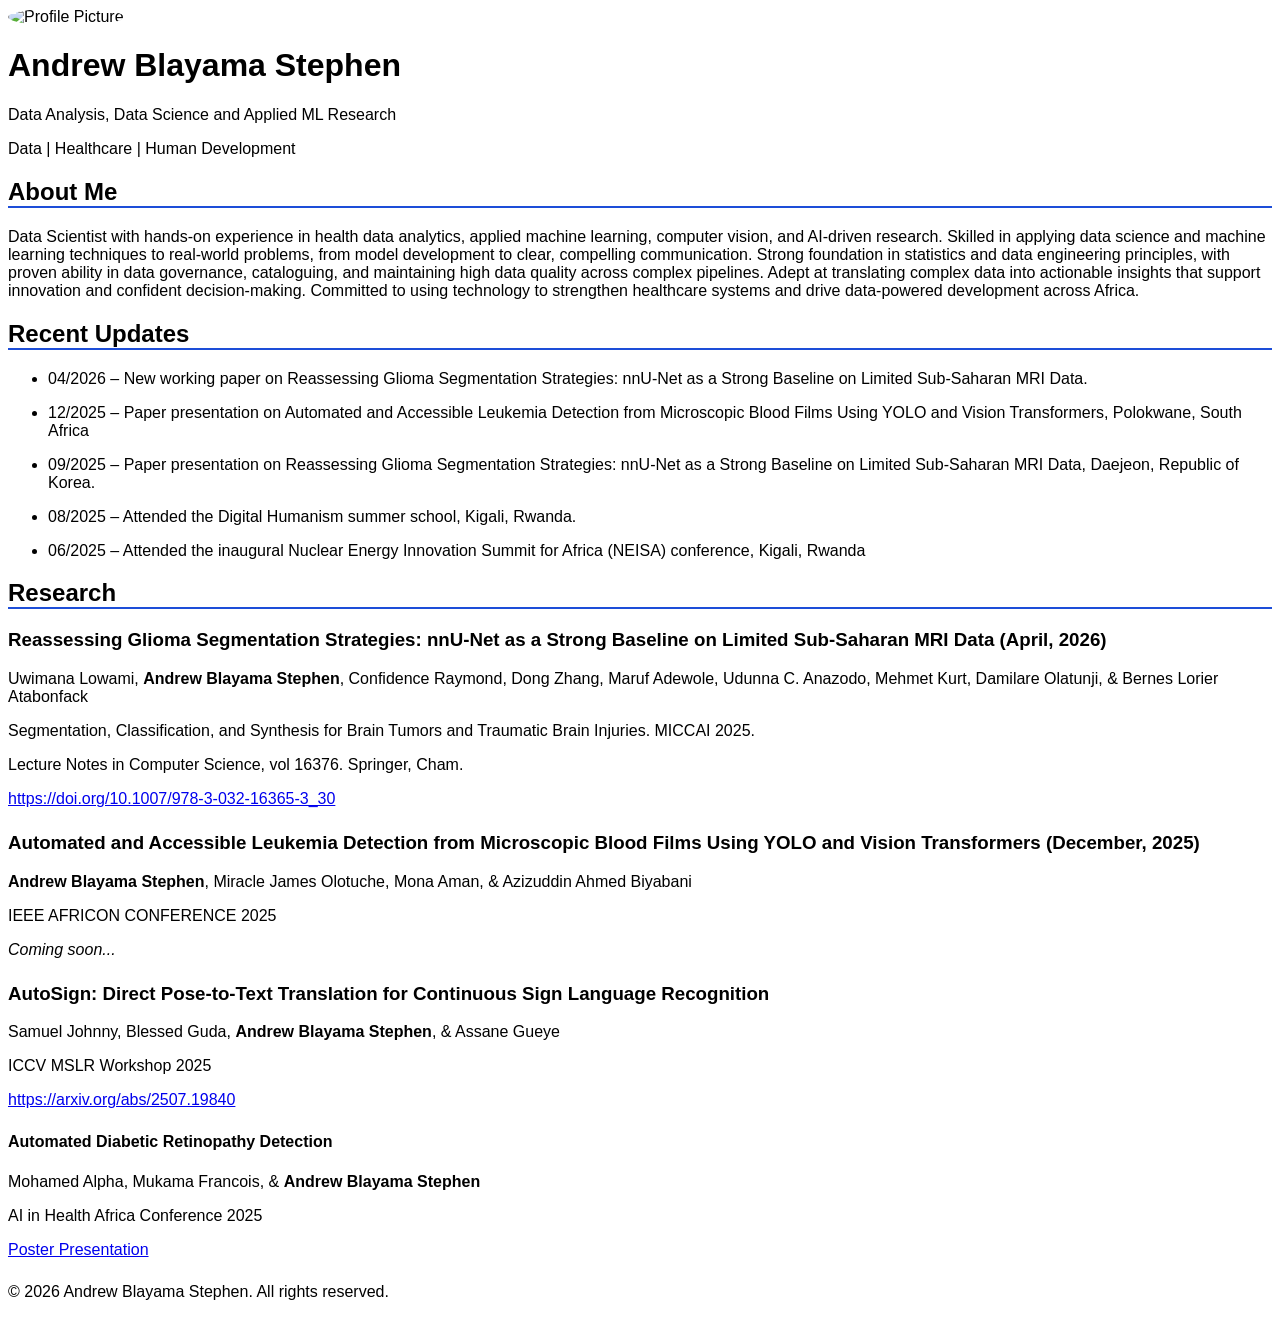
==== index.html @ 43c70bd7 "Add the index file" ====
<!DOCTYPE html>
<html lang="en">
<head>
    <meta charset="UTF-8">
    <meta name="viewport" content="width=device-width, initial-scale=1.0">
    <title>Andrew Blayama Stephen - Portfolio</title>
    <link href="https://cdn.jsdelivr.net/npm/tailwindcss@2.2.19/dist/tailwind.min.css" rel="stylesheet">
    <style>
        body { font-family: 'Arial', sans-serif; }
        .section-header { border-bottom: 2px solid #1d4ed8; }
        .update-item { margin-bottom: 1rem; }
        .research-item { margin-bottom: 1.5rem; }
        .profile-img { max-width: 150px; border-radius: 50%; }
    </style>
</head>
<body class="bg-gray-100">
    <header class="bg-green-700 text-white text-center py-10">
        <img src="Andrew Blayama Stephen.jpg" alt="Profile Picture" class="profile-img mx-auto mb-4">
        <h1 class="text-5xl font-bold">Andrew Blayama Stephen</h1>
        <p class="text-lg mt-2">Data Analysis, Data Science and Applied ML Research</p>
        <p class="text-sm mt-1">Data | Healthcare | Human Development</p>
    </header>

    <main class="max-w-4xl mx-auto p-6">
        <!-- About Section -->
        <section class="mb-10">
            <h2 class="text-2xl font-semibold section-header pb-2 mb-4">About Me</h2>
            <p class="text-gray-700">
                Data Scientist with hands-on experience in health data analytics, applied machine learning, computer vision, and AI-driven research. Skilled in applying data science and machine learning techniques to real-world problems, from model development to clear, compelling communication. Strong foundation in statistics and data engineering principles, with proven ability in data governance, cataloguing, and maintaining high data quality across complex pipelines. Adept at translating complex data into actionable insights that support innovation and confident decision-making. Committed to using technology to strengthen healthcare systems and drive data-powered development across Africa.
            </p>
        </section>

        <!-- Recent Updates Section -->
        <section class="mb-10">
            <h2 class="text-2xl font-semibold section-header pb-2 mb-4">Recent Updates</h2>
            <ul class="list-disc pl-5 text-gray-700">
                <li class="update-item">04/2026 – New working paper on Reassessing Glioma Segmentation Strategies: nnU-Net as a Strong Baseline on Limited Sub-Saharan MRI Data.</li>
                <li class="update-item">12/2025 – Paper presentation on Automated and Accessible Leukemia Detection from Microscopic Blood Films Using YOLO and Vision Transformers, Polokwane, South Africa</li>
                <li class="update-item">09/2025 – Paper presentation on Reassessing Glioma Segmentation Strategies: nnU-Net as a Strong Baseline on Limited Sub-Saharan MRI Data, Daejeon, Republic of Korea.</li>
                <li class="update-item">08/2025 – Attended the Digital Humanism summer school, Kigali, Rwanda.</li>
                <li class="update-item">06/2025 – Attended the inaugural Nuclear Energy Innovation Summit for Africa (NEISA) conference, Kigali, Rwanda</li>
            </ul>
        </section>

        <!-- Research Section -->
        <section class="mb-10">
            <h2 class="text-2xl font-semibold section-header pb-2 mb-4">Research</h2>
            <!-- <h3 class="text-xl font-medium mb-3">Preprints and Working Papers</h3> -->
            <div class="research-item">
                <h3 class="font-semibold">Reassessing Glioma Segmentation Strategies: nnU-Net as a Strong Baseline on Limited Sub-Saharan MRI Data (April, 2026)</h3>
                <p class="text-gray-700">Uwimana Lowami, <b>Andrew Blayama Stephen</b>, Confidence Raymond, Dong Zhang, Maruf Adewole, Udunna C. Anazodo, Mehmet Kurt, Damilare Olatunji, & Bernes Lorier Atabonfack </p>
                <p>Segmentation, Classification, and Synthesis for Brain Tumors and Traumatic Brain Injuries. MICCAI 2025.</p>
                <p>Lecture Notes in Computer Science, vol 16376. Springer, Cham.</p>
                <p><a href="https://doi.org/10.1007/978-3-032-16365-3_30" class="text-green-700 hover:underline">https://doi.org/10.1007/978-3-032-16365-3_30</a></p>
            </div>

            <div class="research-item">
                <h3 class="font-semibold">Automated and Accessible Leukemia Detection from Microscopic Blood Films Using YOLO and Vision Transformers (December, 2025)</h3>
                <p class="text-gray-700"><b>Andrew Blayama Stephen</b>, Miracle James Olotuche, Mona Aman, & Azizuddin Ahmed Biyabani</p>
                <p>IEEE AFRICON CONFERENCE 2025</p>
                <p><i>Coming soon...</i></p>
            </div>

            <div class="research-item">
                <h3 class="font-semibold">AutoSign: Direct Pose-to-Text Translation for Continuous Sign Language Recognition</h3>
                <p class="text-gray-700">Samuel Johnny, Blessed Guda, <b>Andrew Blayama Stephen</b>, & Assane Gueye</p>
                <p>ICCV MSLR Workshop 2025</p>
                <p><a href="https://arxiv.org/abs/2507.19840" class="text-green-700 hover:underline">https://arxiv.org/abs/2507.19840</a></p>
            </div>

            <div class="research-item">
                <h4 class="font-semibold">Automated Diabetic Retinopathy Detection</h4>
                <p class="text-gray-700">Mohamed Alpha, Mukama Francois, & <b>Andrew Blayama Stephen</b></p>
                <p>AI in Health Africa Conference 2025</p>
                <p><a href="https://conference.makerereaihealthlab.com/posters/7222bc75-79ea-48b3-8a8e-a9ac6e03476d" class="text-green-700 hover:underline">Poster Presentation</a></p>
            </div>
        </section>
    </main>

    <footer class="bg-green-700 text-white text-center py-4">
        <p>&copy; 2026 Andrew Blayama Stephen. All rights reserved.</p>
    </footer>
</body>
</html>
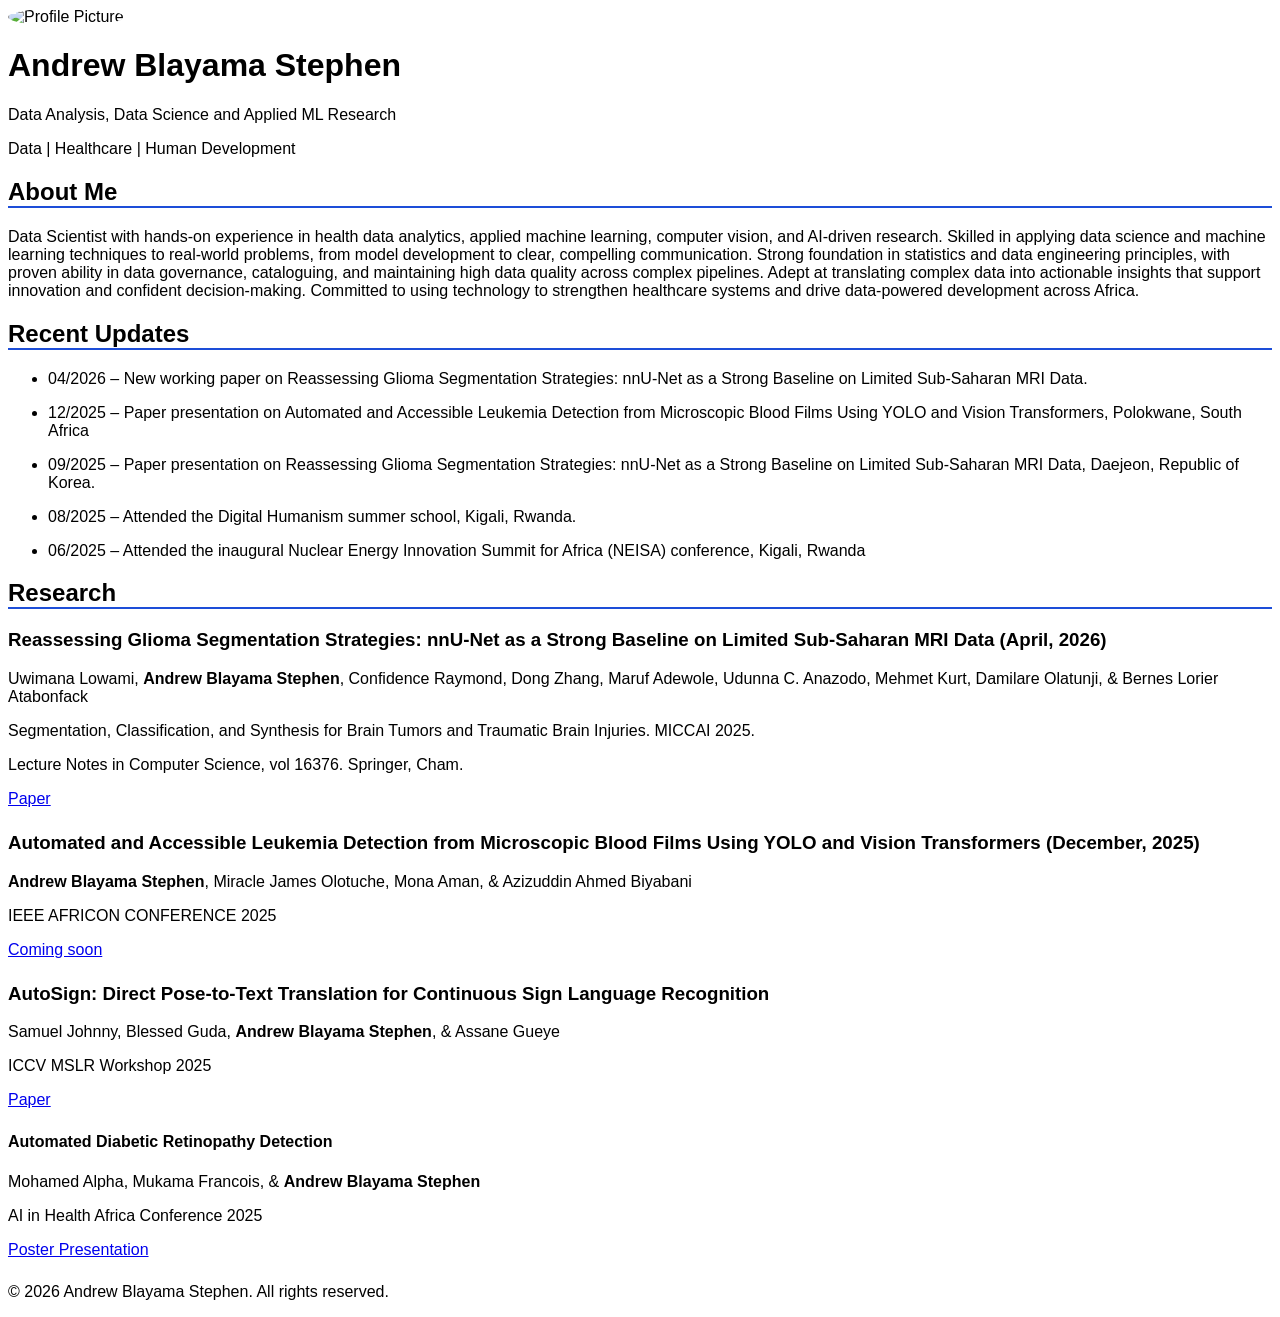
==== commit 2c8de022: "Minor changes to the index file" ====
--- a/index.html
+++ b/index.html
@@ -51,21 +51,21 @@
                 <p class="text-gray-700">Uwimana Lowami, <b>Andrew Blayama Stephen</b>, Confidence Raymond, Dong Zhang, Maruf Adewole, Udunna C. Anazodo, Mehmet Kurt, Damilare Olatunji, & Bernes Lorier Atabonfack </p>
                 <p>Segmentation, Classification, and Synthesis for Brain Tumors and Traumatic Brain Injuries. MICCAI 2025.</p>
                 <p>Lecture Notes in Computer Science, vol 16376. Springer, Cham.</p>
-                <p><a href="https://doi.org/10.1007/978-3-032-16365-3_30" class="text-green-700 hover:underline">https://doi.org/10.1007/978-3-032-16365-3_30</a></p>
+                <p><a href="https://doi.org/10.1007/978-3-032-16365-3_30" class="text-green-700 hover:underline">Paper</a></p>
             </div>
 
             <div class="research-item">
                 <h3 class="font-semibold">Automated and Accessible Leukemia Detection from Microscopic Blood Films Using YOLO and Vision Transformers (December, 2025)</h3>
                 <p class="text-gray-700"><b>Andrew Blayama Stephen</b>, Miracle James Olotuche, Mona Aman, & Azizuddin Ahmed Biyabani</p>
                 <p>IEEE AFRICON CONFERENCE 2025</p>
-                <p><i>Coming soon...</i></p>
+                <p><a href="https://2025.ieee-africon.org/" class="text-green-700 hover:underline">Coming soon</a></p>
             </div>
 
             <div class="research-item">
                 <h3 class="font-semibold">AutoSign: Direct Pose-to-Text Translation for Continuous Sign Language Recognition</h3>
                 <p class="text-gray-700">Samuel Johnny, Blessed Guda, <b>Andrew Blayama Stephen</b>, & Assane Gueye</p>
                 <p>ICCV MSLR Workshop 2025</p>
-                <p><a href="https://arxiv.org/abs/2507.19840" class="text-green-700 hover:underline">https://arxiv.org/abs/2507.19840</a></p>
+                <p><a href="https://openaccess.thecvf.com/content/ICCV2025W/MSLR/html/Johnny_AutoSign_Direct_Pose-to-Text_Translation_for_Continuous_Sign_Language_Recognition_ICCVW_2025_paper.html" class="text-green-700 hover:underline">Paper</a></p>
             </div>
 
             <div class="research-item">
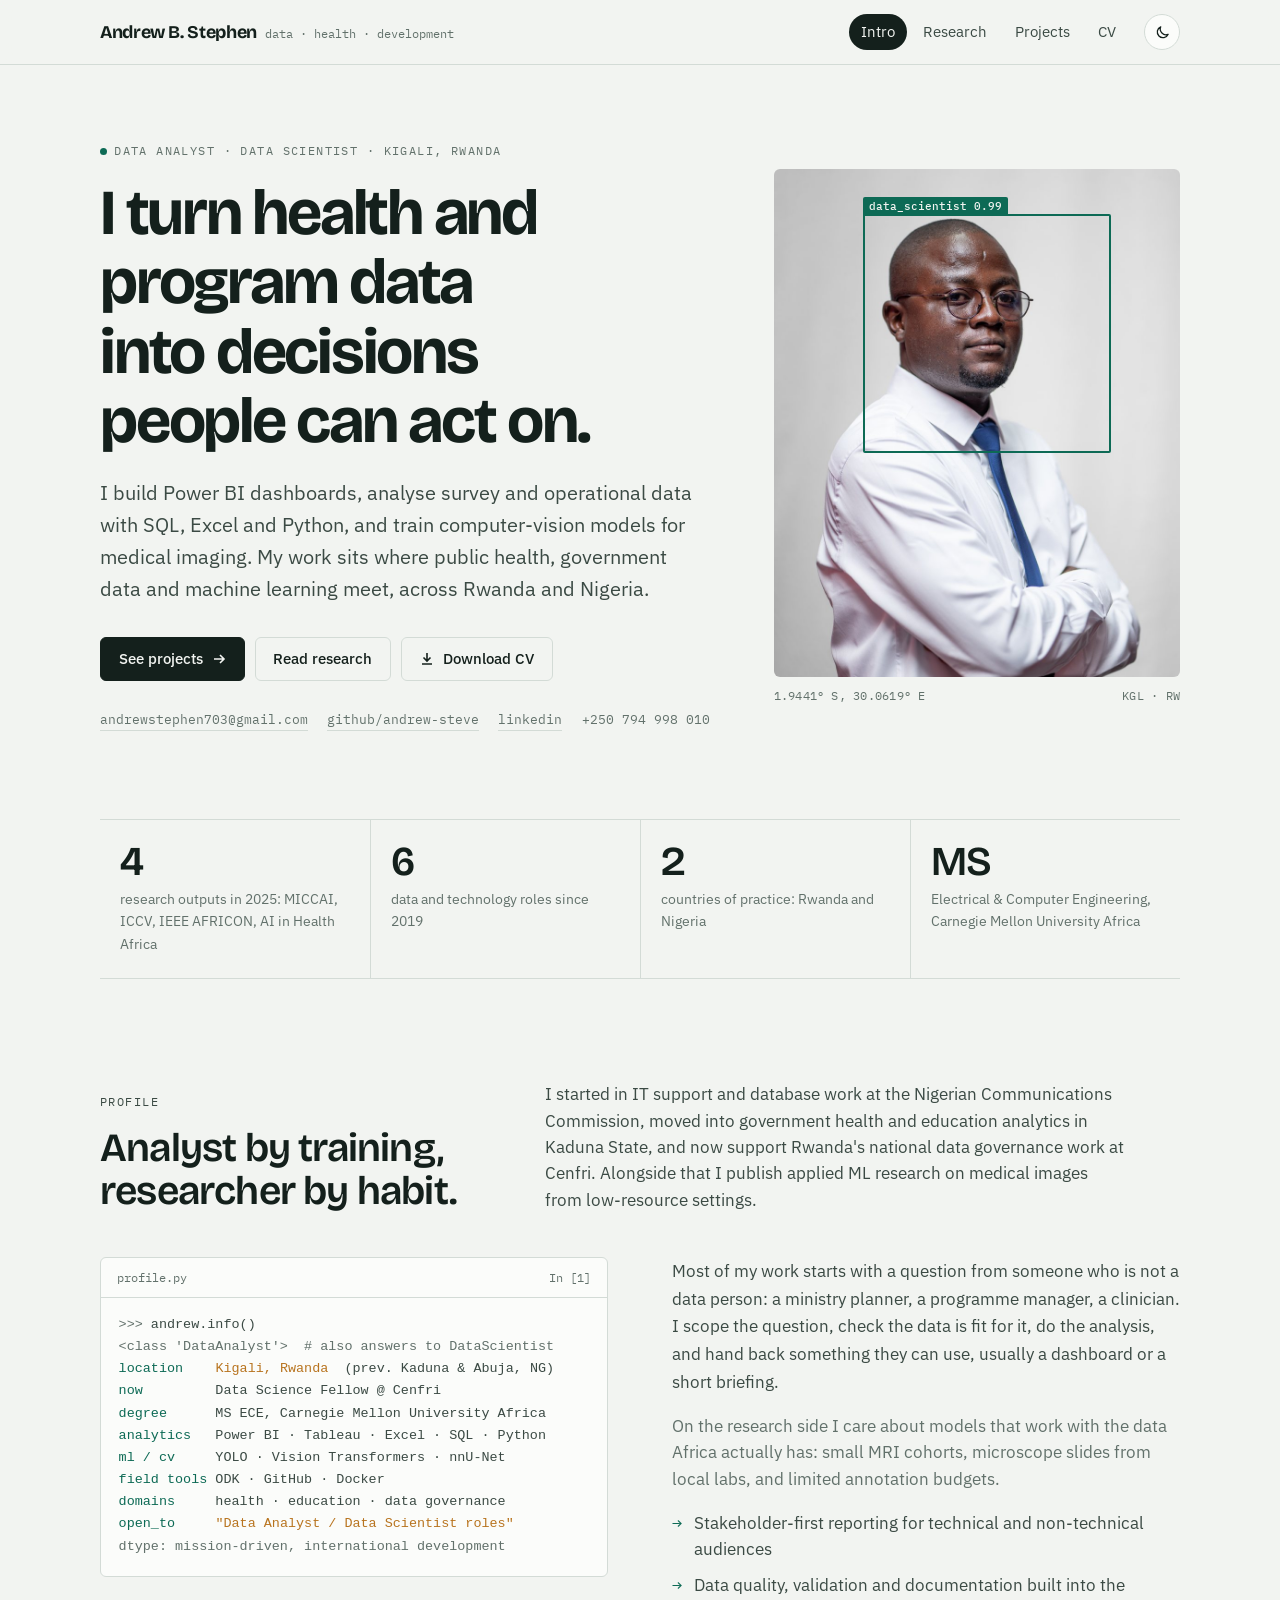
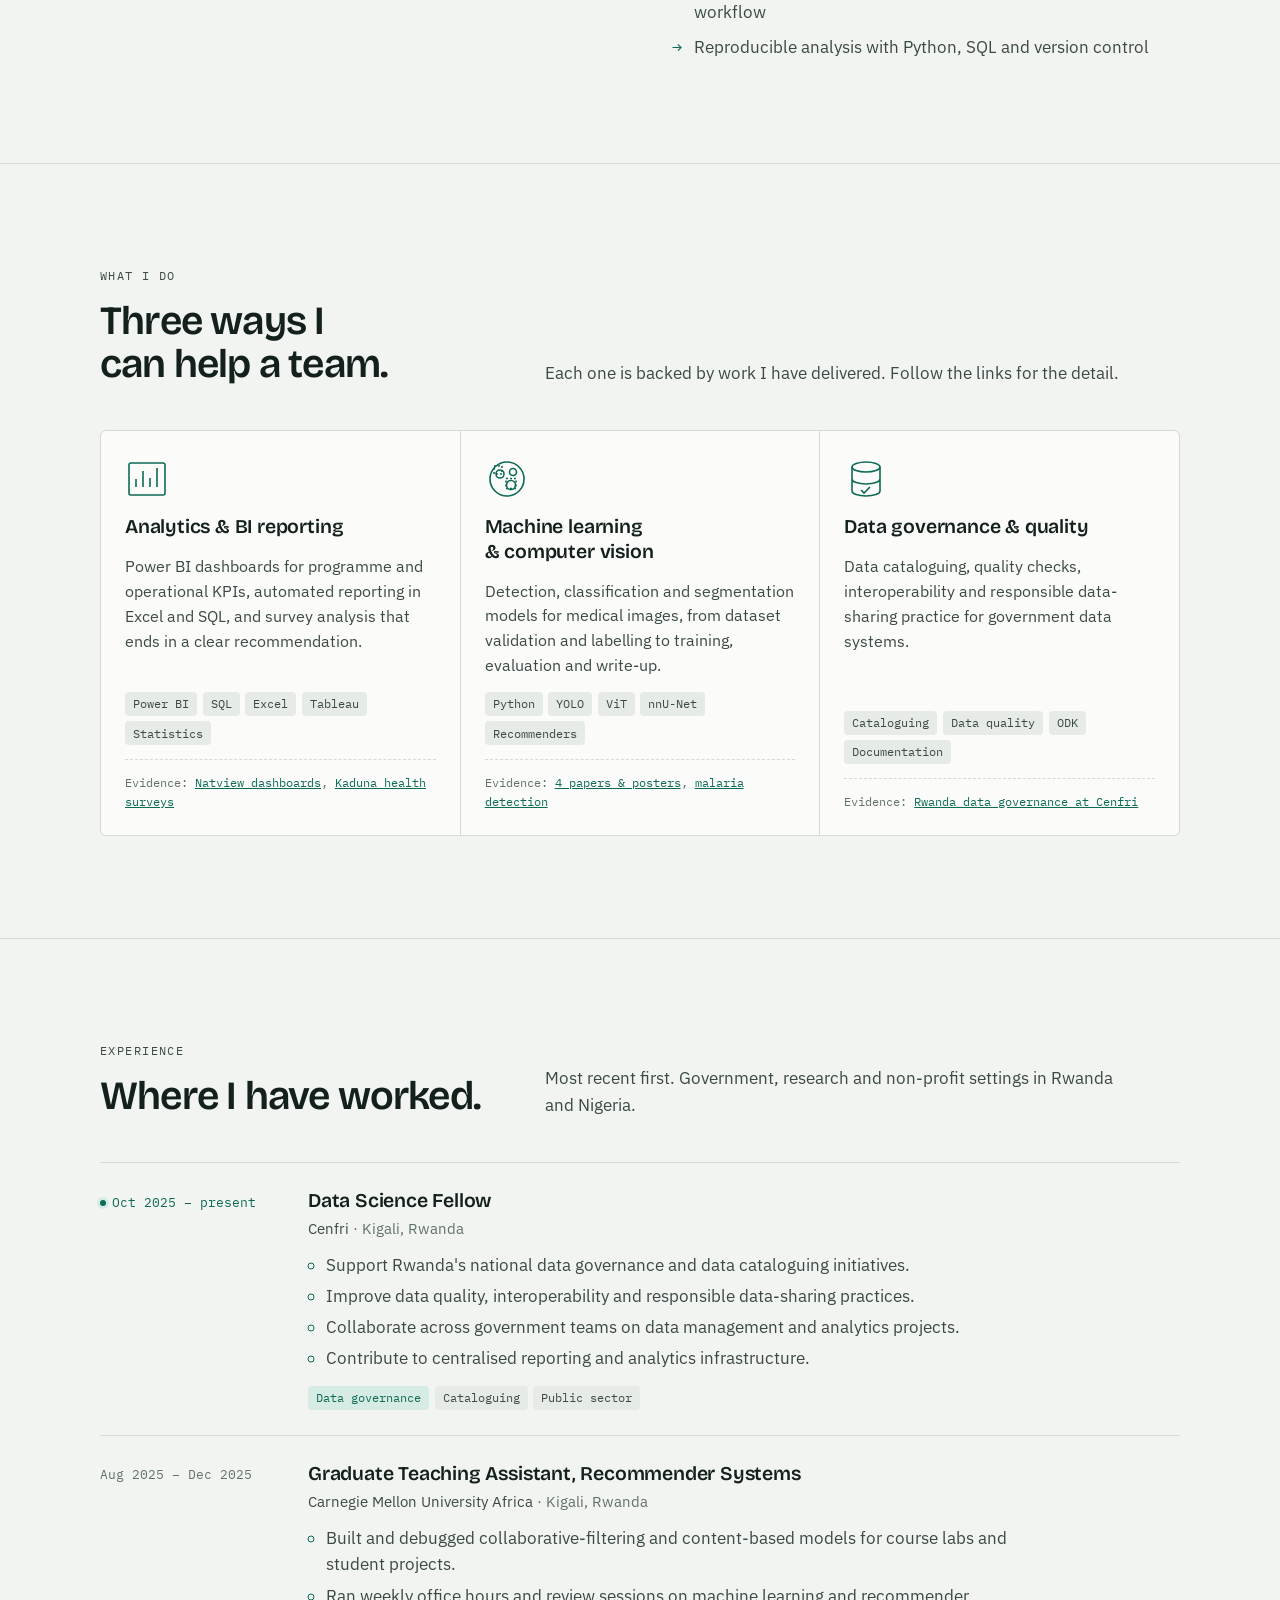
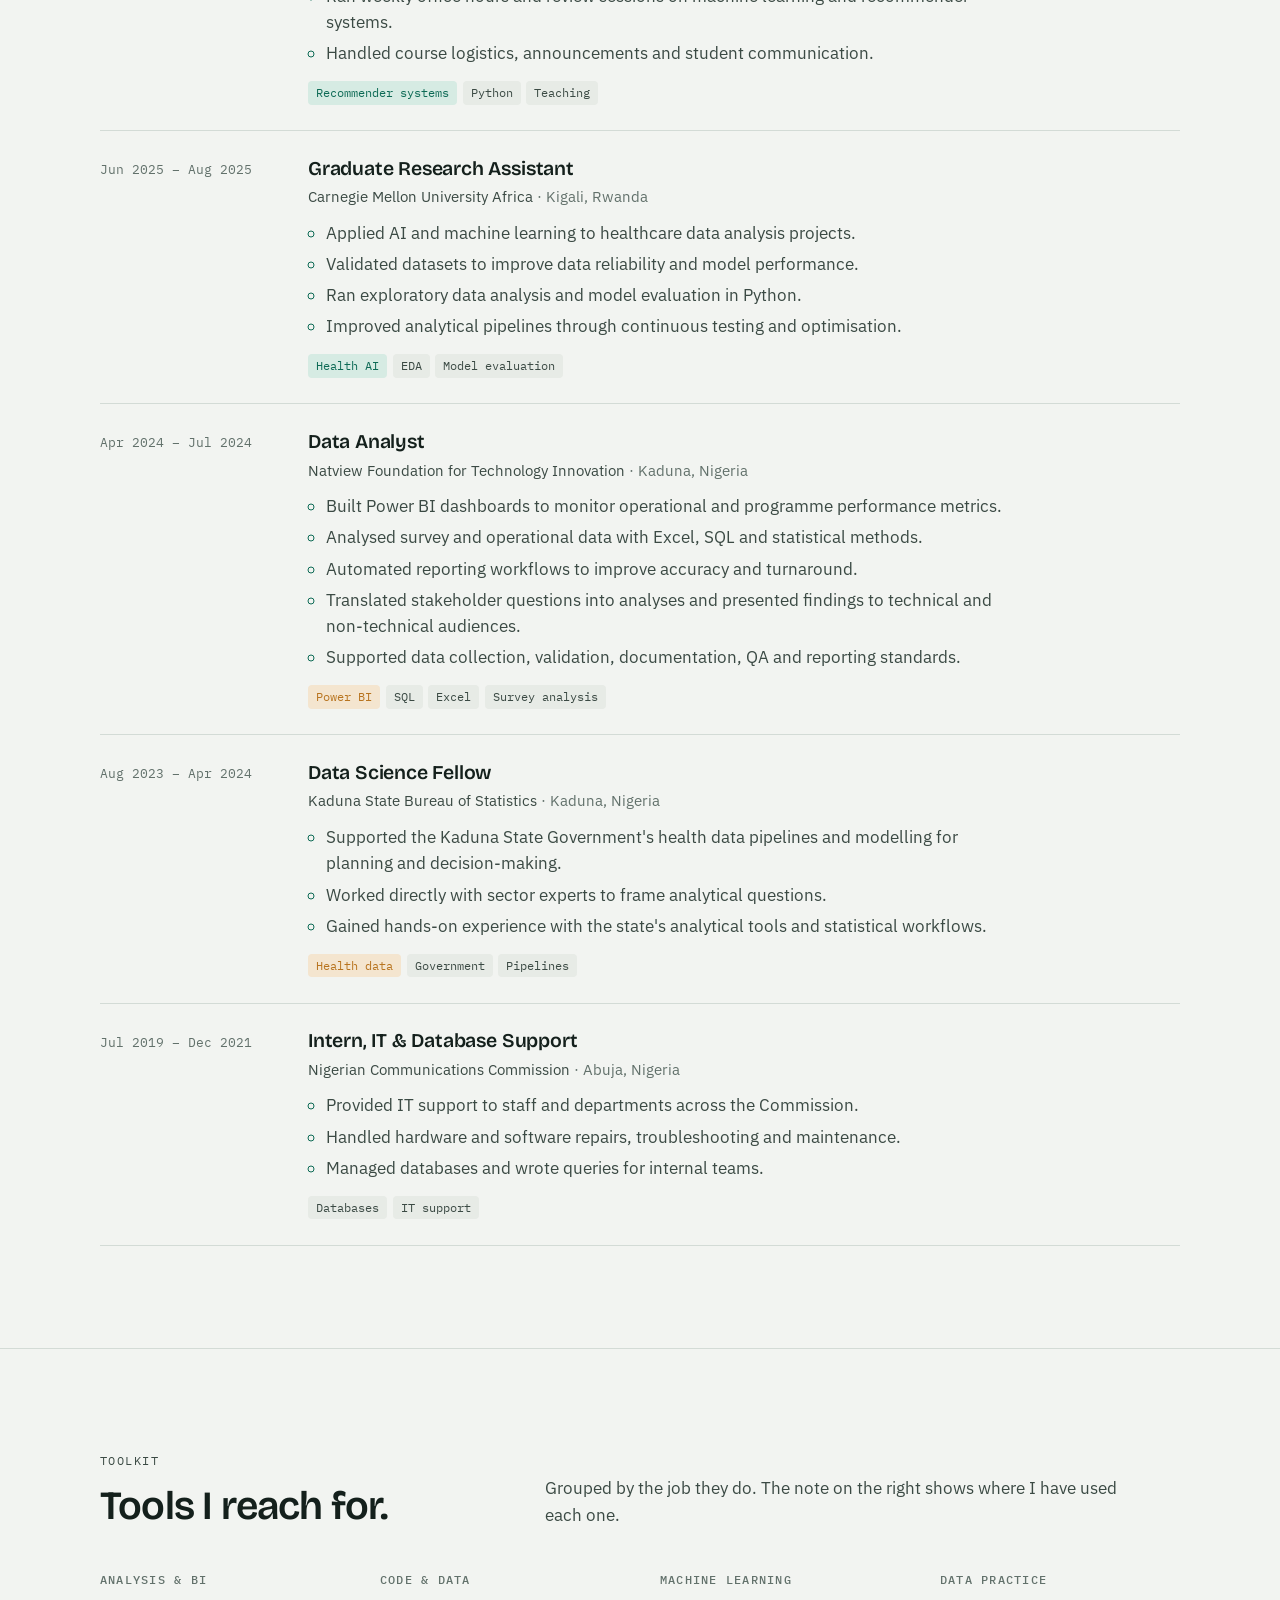
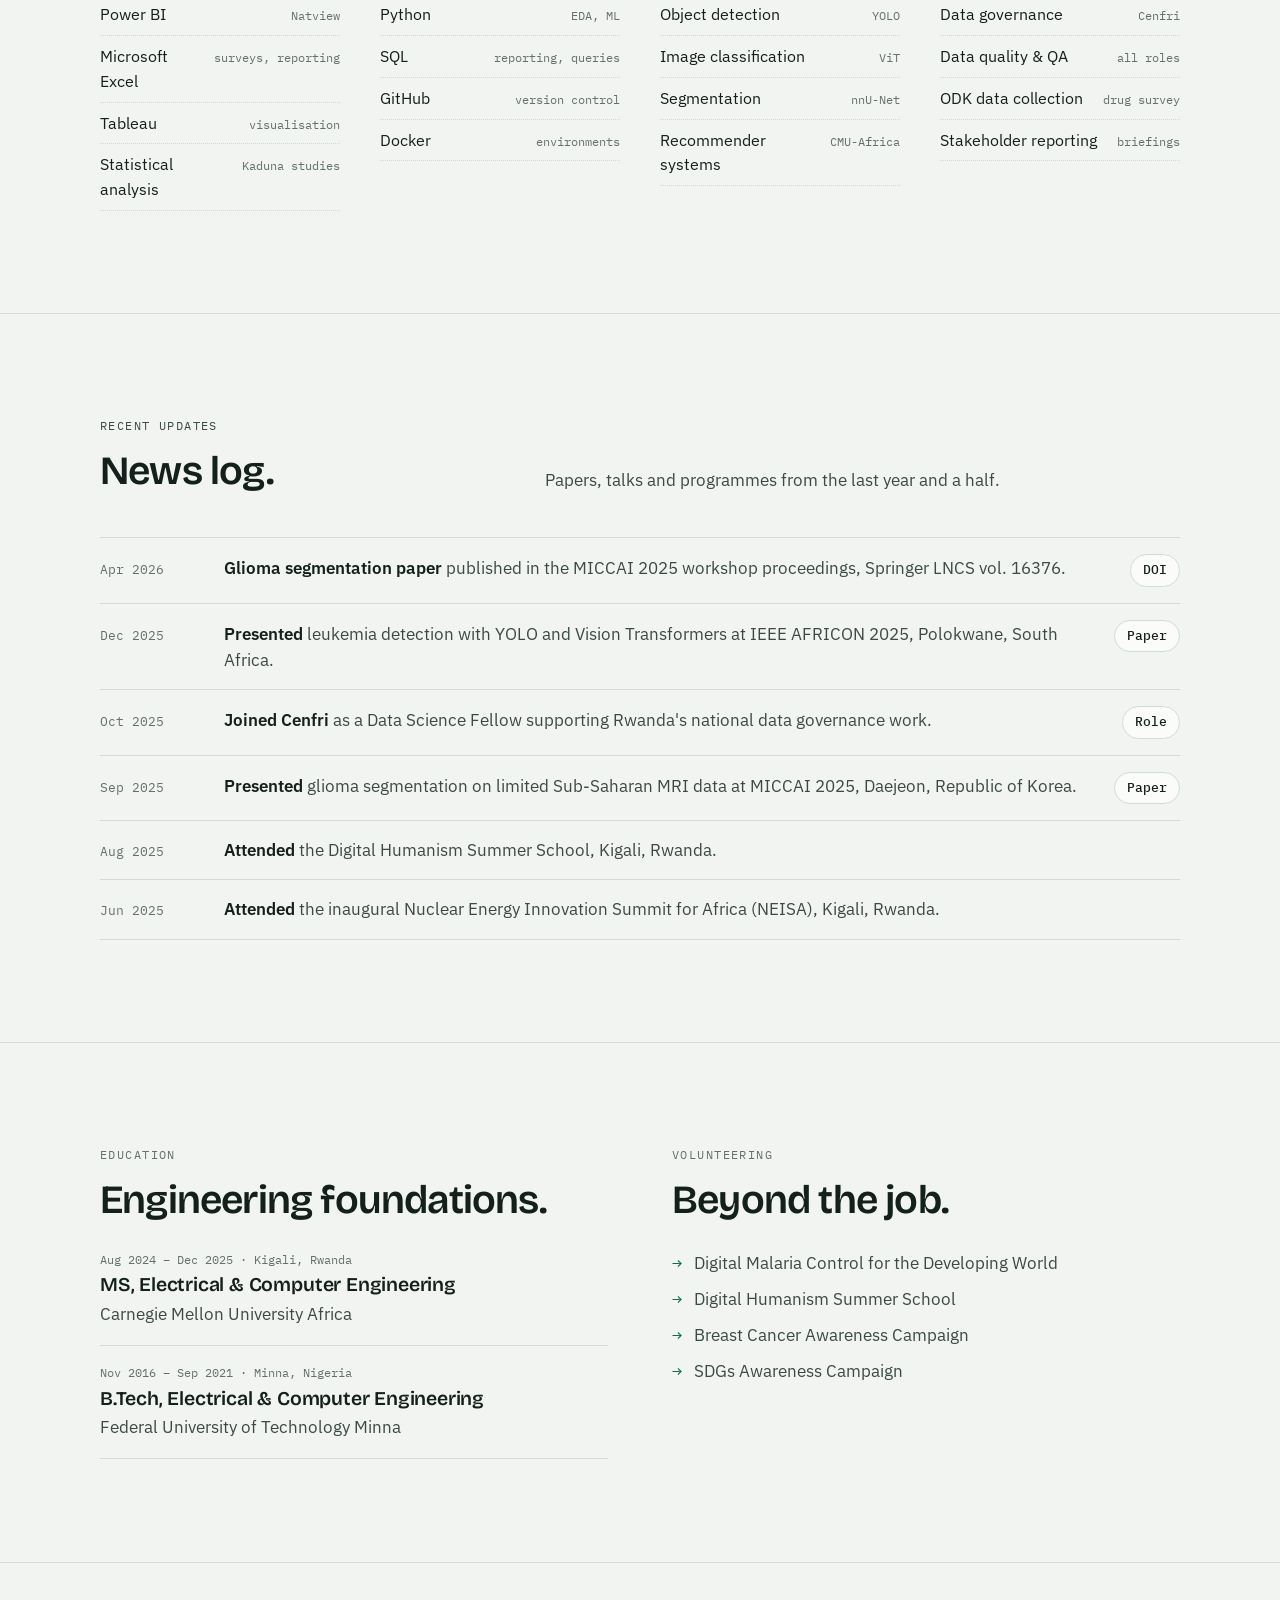
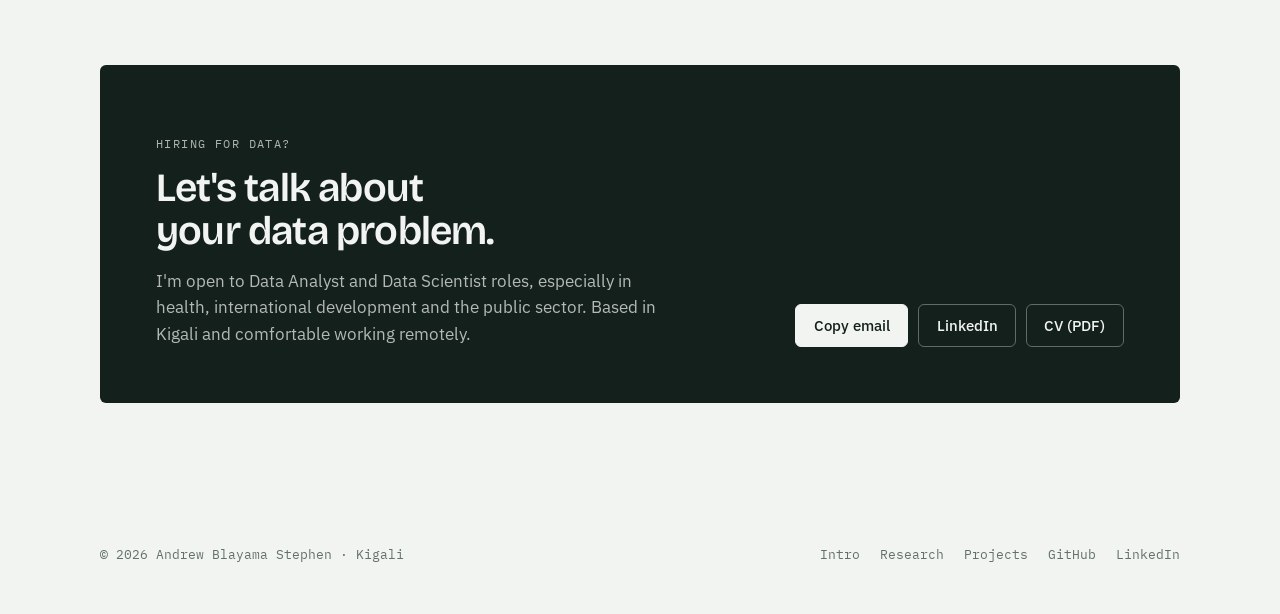
==== commit 3910a3de: "Revamp portfolio: new intro, research and projects pages" ====
--- a/index.html
+++ b/index.html
@@ -1,84 +1,385 @@
 <!DOCTYPE html>
 <html lang="en">
 <head>
-    <meta charset="UTF-8">
-    <meta name="viewport" content="width=device-width, initial-scale=1.0">
-    <title>Andrew Blayama Stephen - Portfolio</title>
-    <link href="https://cdn.jsdelivr.net/npm/tailwindcss@2.2.19/dist/tailwind.min.css" rel="stylesheet">
-    <style>
-        body { font-family: 'Arial', sans-serif; }
-        .section-header { border-bottom: 2px solid #1d4ed8; }
-        .update-item { margin-bottom: 1rem; }
-        .research-item { margin-bottom: 1.5rem; }
-        .profile-img { max-width: 150px; border-radius: 50%; }
-    </style>
+<meta charset="UTF-8">
+<meta name="viewport" content="width=device-width, initial-scale=1.0, viewport-fit=cover">
+<title>Andrew Blayama Stephen</title>
+<meta name="description" content="Andrew Blayama Stephen — Data Analyst and Data Scientist in Kigali, Rwanda. Power BI, SQL, Python and applied machine learning for health, education and public-sector data.">
+<meta property="og:title" content="Andrew Blayama Stephen · Data Analyst & Data Scientist">
+<meta property="og:description" content="Dashboards, survey analytics, data governance and medical-imaging ML research for health and development across Africa.">
+<meta property="og:image" content="assets/andrew.jpg">
+<meta property="og:type" content="website">
+<script>try{var t=localStorage.getItem("abs-theme");if(t)document.documentElement.setAttribute("data-theme",t)}catch(e){}</script>
+<link rel="icon" href="assets/favicon.svg" type="image/svg+xml">
+<link rel="preconnect" href="https://fonts.googleapis.com">
+<link rel="preconnect" href="https://fonts.gstatic.com" crossorigin>
+<link rel="stylesheet" href="https://fonts.googleapis.com/css2?family=Bricolage+Grotesque:opsz,wght@12..96,500;12..96,600;12..96,700&family=IBM+Plex+Mono:wght@400;500&family=IBM+Plex+Sans:ital,wght@0,400;0,500;0,600;1,400&display=swap">
+<link rel="stylesheet" href="assets/css/style.css">
 </head>
-<body class="bg-gray-100">
-    <header class="bg-green-700 text-white text-center py-10">
-        <img src="Andrew Blayama Stephen.jpg" alt="Profile Picture" class="profile-img mx-auto mb-4">
-        <h1 class="text-5xl font-bold">Andrew Blayama Stephen</h1>
-        <p class="text-lg mt-2">Data Analysis, Data Science and Applied ML Research</p>
-        <p class="text-sm mt-1">Data | Healthcare | Human Development</p>
-    </header>
-
-    <main class="max-w-4xl mx-auto p-6">
-        <!-- About Section -->
-        <section class="mb-10">
-            <h2 class="text-2xl font-semibold section-header pb-2 mb-4">About Me</h2>
-            <p class="text-gray-700">
-                Data Scientist with hands-on experience in health data analytics, applied machine learning, computer vision, and AI-driven research. Skilled in applying data science and machine learning techniques to real-world problems, from model development to clear, compelling communication. Strong foundation in statistics and data engineering principles, with proven ability in data governance, cataloguing, and maintaining high data quality across complex pipelines. Adept at translating complex data into actionable insights that support innovation and confident decision-making. Committed to using technology to strengthen healthcare systems and drive data-powered development across Africa.
-            </p>
-        </section>
-
-        <!-- Recent Updates Section -->
-        <section class="mb-10">
-            <h2 class="text-2xl font-semibold section-header pb-2 mb-4">Recent Updates</h2>
-            <ul class="list-disc pl-5 text-gray-700">
-                <li class="update-item">04/2026 – New working paper on Reassessing Glioma Segmentation Strategies: nnU-Net as a Strong Baseline on Limited Sub-Saharan MRI Data.</li>
-                <li class="update-item">12/2025 – Paper presentation on Automated and Accessible Leukemia Detection from Microscopic Blood Films Using YOLO and Vision Transformers, Polokwane, South Africa</li>
-                <li class="update-item">09/2025 – Paper presentation on Reassessing Glioma Segmentation Strategies: nnU-Net as a Strong Baseline on Limited Sub-Saharan MRI Data, Daejeon, Republic of Korea.</li>
-                <li class="update-item">08/2025 – Attended the Digital Humanism summer school, Kigali, Rwanda.</li>
-                <li class="update-item">06/2025 – Attended the inaugural Nuclear Energy Innovation Summit for Africa (NEISA) conference, Kigali, Rwanda</li>
-            </ul>
-        </section>
-
-        <!-- Research Section -->
-        <section class="mb-10">
-            <h2 class="text-2xl font-semibold section-header pb-2 mb-4">Research</h2>
-            <!-- <h3 class="text-xl font-medium mb-3">Preprints and Working Papers</h3> -->
-            <div class="research-item">
-                <h3 class="font-semibold">Reassessing Glioma Segmentation Strategies: nnU-Net as a Strong Baseline on Limited Sub-Saharan MRI Data (April, 2026)</h3>
-                <p class="text-gray-700">Uwimana Lowami, <b>Andrew Blayama Stephen</b>, Confidence Raymond, Dong Zhang, Maruf Adewole, Udunna C. Anazodo, Mehmet Kurt, Damilare Olatunji, & Bernes Lorier Atabonfack </p>
-                <p>Segmentation, Classification, and Synthesis for Brain Tumors and Traumatic Brain Injuries. MICCAI 2025.</p>
-                <p>Lecture Notes in Computer Science, vol 16376. Springer, Cham.</p>
-                <p><a href="https://doi.org/10.1007/978-3-032-16365-3_30" class="text-green-700 hover:underline">Paper</a></p>
-            </div>
-
-            <div class="research-item">
-                <h3 class="font-semibold">Automated and Accessible Leukemia Detection from Microscopic Blood Films Using YOLO and Vision Transformers (December, 2025)</h3>
-                <p class="text-gray-700"><b>Andrew Blayama Stephen</b>, Miracle James Olotuche, Mona Aman, & Azizuddin Ahmed Biyabani</p>
-                <p>IEEE AFRICON CONFERENCE 2025</p>
-                <p><a href="https://2025.ieee-africon.org/" class="text-green-700 hover:underline">Coming soon</a></p>
-            </div>
-
-            <div class="research-item">
-                <h3 class="font-semibold">AutoSign: Direct Pose-to-Text Translation for Continuous Sign Language Recognition</h3>
-                <p class="text-gray-700">Samuel Johnny, Blessed Guda, <b>Andrew Blayama Stephen</b>, & Assane Gueye</p>
-                <p>ICCV MSLR Workshop 2025</p>
-                <p><a href="https://openaccess.thecvf.com/content/ICCV2025W/MSLR/html/Johnny_AutoSign_Direct_Pose-to-Text_Translation_for_Continuous_Sign_Language_Recognition_ICCVW_2025_paper.html" class="text-green-700 hover:underline">Paper</a></p>
-            </div>
-
-            <div class="research-item">
-                <h4 class="font-semibold">Automated Diabetic Retinopathy Detection</h4>
-                <p class="text-gray-700">Mohamed Alpha, Mukama Francois, & <b>Andrew Blayama Stephen</b></p>
-                <p>AI in Health Africa Conference 2025</p>
-                <p><a href="https://conference.makerereaihealthlab.com/posters/7222bc75-79ea-48b3-8a8e-a9ac6e03476d" class="text-green-700 hover:underline">Poster Presentation</a></p>
-            </div>
-        </section>
-    </main>
-
-    <footer class="bg-green-700 text-white text-center py-4">
-        <p>&copy; 2026 Andrew Blayama Stephen. All rights reserved.</p>
-    </footer>
+<body>
+
+<header class="site-header">
+  <div class="wrap">
+    <a class="brand" href="index.html"><b>Andrew B. Stephen</b><span>data · health · development</span></a>
+    <nav class="nav" aria-label="Main">
+      <a href="index.html" aria-current="page">Intro</a>
+      <a href="research.html">Research</a>
+      <a href="projects.html">Projects</a>
+      <a href="assets/Andrew_Stephen_Resume.pdf" target="_blank" rel="noopener">CV</a>
+    </nav>
+    <button class="theme-btn" type="button" aria-label="Toggle theme"></button>
+  </div>
+</header>
+
+<main>
+  <!-- ============ HERO ============ -->
+  <div class="hero">
+    <div class="wrap hero-grid">
+      <div>
+        <p class="eyebrow rise"><span class="dot"></span>Data Analyst · Data Scientist · Kigali, Rwanda</p>
+        <h1 class="rise d1">I turn health and program data into decisions people can act on.</h1>
+        <p class="lede rise d2">I build Power BI dashboards, analyse survey and operational data with SQL, Excel and Python, and train computer-vision models for medical imaging. My work sits where public health, government data and machine learning meet, across Rwanda and Nigeria.</p>
+        <div class="btns rise d3">
+          <a class="btn" href="projects.html">See projects
+            <svg viewBox="0 0 16 16" fill="none" stroke="currentColor" stroke-width="1.6"><path d="M3 8h10M9 4l4 4-4 4"/></svg></a>
+          <a class="btn ghost" href="research.html">Read research</a>
+          <a class="btn ghost" href="assets/Andrew_Stephen_Resume.pdf" target="_blank" rel="noopener">
+            <svg viewBox="0 0 16 16" fill="none" stroke="currentColor" stroke-width="1.6"><path d="M8 2v8M4.5 6.5 8 10l3.5-3.5M3 13h10"/></svg>Download CV</a>
+        </div>
+        <div class="contact-row rise d4">
+          <a href="mailto:andrewstephen703@gmail.com">andrewstephen703@gmail.com</a>
+          <a href="https://github.com/andrew-steve" target="_blank" rel="noopener">github/andrew-steve</a>
+          <a href="https://www.linkedin.com/in/andrew-blayama-stephen-b12a81144" target="_blank" rel="noopener">linkedin</a>
+          <span>+250 794 998 010</span>
+        </div>
+      </div>
+
+      <div class="portrait rise d2">
+        <figure>
+          <img src="assets/andrew.jpg" alt="Portrait of Andrew Blayama Stephen" width="880" height="1100">
+          <span class="bbox" data-label="data_scientist 0.99" aria-hidden="true"></span>
+        </figure>
+        <div class="coords" aria-hidden="true"><span>1.9441° S, 30.0619° E</span><span>KGL · RW</span></div>
+      </div>
+    </div>
+  </div>
+
+  <!-- ============ STATS ============ -->
+  <div class="wrap">
+    <div class="stats">
+      <div class="stat"><b>4</b><span>research outputs in 2025: MICCAI, ICCV, IEEE AFRICON, AI in Health Africa</span></div>
+      <div class="stat"><b>6</b><span>data and technology roles since 2019</span></div>
+      <div class="stat"><b>2</b><span>countries of practice: Rwanda and Nigeria</span></div>
+      <div class="stat"><b>MS</b><span>Electrical &amp; Computer Engineering, Carnegie Mellon University Africa</span></div>
+    </div>
+  </div>
+
+  <!-- ============ PROFILE ============ -->
+  <section id="profile">
+    <div class="wrap">
+      <div class="sec-head">
+        <div>
+          <p class="eyebrow">Profile</p>
+          <h2>Analyst by training, researcher by habit.</h2>
+        </div>
+        <p>I started in IT support and database work at the Nigerian Communications Commission, moved into government health and education analytics in Kaduna State, and now support Rwanda's national data governance work at Cenfri. Alongside that I publish applied ML research on medical images from low-resource settings.</p>
+      </div>
+
+      <div class="split">
+        <div class="info" role="region" aria-label="Profile summary">
+          <div class="info-bar"><span>profile.py</span><span>In [1]</span></div>
+<pre><span class="c">&gt;&gt;&gt;</span> andrew.info()
+<span class="c">&lt;class 'DataAnalyst'&gt;  # also answers to DataScientist</span>
+<span class="k">location   </span> <span class="s">Kigali, Rwanda</span>  (prev. Kaduna &amp; Abuja, NG)
+<span class="k">now        </span> Data Science Fellow @ Cenfri
+<span class="k">degree     </span> MS ECE, Carnegie Mellon University Africa
+<span class="k">analytics  </span> Power BI · Tableau · Excel · SQL · Python
+<span class="k">ml / cv    </span> YOLO · Vision Transformers · nnU-Net
+<span class="k">field tools</span> ODK · GitHub · Docker
+<span class="k">domains    </span> health · education · data governance
+<span class="k">open_to    </span> <span class="s">"Data Analyst / Data Scientist roles"</span>
+<span class="c">dtype: mission-driven, international development</span></pre>
+        </div>
+        <div style="display:grid;gap:1.1rem;align-content:start">
+          <p class="lede" style="font-size:1.08rem">Most of my work starts with a question from someone who is not a data person: a ministry planner, a programme manager, a clinician. I scope the question, check the data is fit for it, do the analysis, and hand back something they can use, usually a dashboard or a short briefing.</p>
+          <p class="muted">On the research side I care about models that work with the data Africa actually has: small MRI cohorts, microscope slides from local labs, and limited annotation budgets.</p>
+          <ul class="plain-list">
+            <li>Stakeholder-first reporting for technical and non-technical audiences</li>
+            <li>Data quality, validation and documentation built into the workflow</li>
+            <li>Reproducible analysis with Python, SQL and version control</li>
+          </ul>
+        </div>
+      </div>
+    </div>
+  </section>
+
+  <!-- ============ WHAT I DO ============ -->
+  <section id="capabilities">
+    <div class="wrap">
+      <div class="sec-head">
+        <div>
+          <p class="eyebrow">What I do</p>
+          <h2>Three ways I can help a team.</h2>
+        </div>
+        <p>Each one is backed by work I have delivered. Follow the links for the detail.</p>
+      </div>
+      <div class="caps">
+        <article class="cap">
+          <svg class="glyph" viewBox="0 0 44 44" fill="none" stroke="currentColor" stroke-width="1.6"><rect x="4" y="6" width="36" height="32" rx="2"/><path d="M11 30V22M18 30V14M25 30v-9M32 30V11"/></svg>
+          <h3>Analytics &amp; BI reporting</h3>
+          <p>Power BI dashboards for programme and operational KPIs, automated reporting in Excel and SQL, and survey analysis that ends in a clear recommendation.</p>
+          <ul><li class="tag">Power BI</li><li class="tag">SQL</li><li class="tag">Excel</li><li class="tag">Tableau</li><li class="tag">Statistics</li></ul>
+          <p class="evidence">Evidence: <a href="projects.html#p-natview">Natview dashboards</a>, <a href="projects.html#p-health-services">Kaduna health surveys</a></p>
+        </article>
+        <article class="cap">
+          <svg class="glyph" viewBox="0 0 44 44" fill="none" stroke="currentColor" stroke-width="1.6"><circle cx="22" cy="22" r="17"/><circle cx="15" cy="17" r="4"/><circle cx="28" cy="15" r="3.5"/><circle cx="26" cy="28" r="4.5"/><path d="M9 9h8v8H9zM21 21.5h10v10H21z" stroke-dasharray="2 2"/></svg>
+          <h3>Machine learning &amp; computer vision</h3>
+          <p>Detection, classification and segmentation models for medical images, from dataset validation and labelling to training, evaluation and write-up.</p>
+          <ul><li class="tag">Python</li><li class="tag">YOLO</li><li class="tag">ViT</li><li class="tag">nnU-Net</li><li class="tag">Recommenders</li></ul>
+          <p class="evidence">Evidence: <a href="research.html#pubs">4 papers &amp; posters</a>, <a href="projects.html#p-malaria">malaria detection</a></p>
+        </article>
+        <article class="cap">
+          <svg class="glyph" viewBox="0 0 44 44" fill="none" stroke="currentColor" stroke-width="1.6"><ellipse cx="22" cy="10" rx="14" ry="5"/><path d="M8 10v24c0 2.8 6.3 5 14 5s14-2.2 14-5V10M8 22c0 2.8 6.3 5 14 5s14-2.2 14-5"/><path d="m17 33 3 3 6-6"/></svg>
+          <h3>Data governance &amp; quality</h3>
+          <p>Data cataloguing, quality checks, interoperability and responsible data-sharing practice for government data systems.</p>
+          <ul><li class="tag">Cataloguing</li><li class="tag">Data quality</li><li class="tag">ODK</li><li class="tag">Documentation</li></ul>
+          <p class="evidence">Evidence: <a href="projects.html#p-cenfri">Rwanda data governance at Cenfri</a></p>
+        </article>
+      </div>
+    </div>
+  </section>
+
+  <!-- ============ EXPERIENCE ============ -->
+  <section id="experience">
+    <div class="wrap">
+      <div class="sec-head">
+        <div>
+          <p class="eyebrow">Experience</p>
+          <h2>Where I have worked.</h2>
+        </div>
+        <p>Most recent first. Government, research and non-profit settings in Rwanda and Nigeria.</p>
+      </div>
+      <ol class="timeline">
+        <li class="role">
+          <div class="when"><span class="now">Oct 2025 – present</span></div>
+          <div>
+            <h3>Data Science Fellow</h3>
+            <p class="org">Cenfri <span>· Kigali, Rwanda</span></p>
+            <ul>
+              <li>Support Rwanda's national data governance and data cataloguing initiatives.</li>
+              <li>Improve data quality, interoperability and responsible data-sharing practices.</li>
+              <li>Collaborate across government teams on data management and analytics projects.</li>
+              <li>Contribute to centralised reporting and analytics infrastructure.</li>
+            </ul>
+            <div class="tags"><span class="tag jade">Data governance</span><span class="tag">Cataloguing</span><span class="tag">Public sector</span></div>
+          </div>
+        </li>
+        <li class="role">
+          <div class="when">Aug 2025 – Dec 2025</div>
+          <div>
+            <h3>Graduate Teaching Assistant, Recommender Systems</h3>
+            <p class="org">Carnegie Mellon University Africa <span>· Kigali, Rwanda</span></p>
+            <ul>
+              <li>Built and debugged collaborative-filtering and content-based models for course labs and student projects.</li>
+              <li>Ran weekly office hours and review sessions on machine learning and recommender systems.</li>
+              <li>Handled course logistics, announcements and student communication.</li>
+            </ul>
+            <div class="tags"><span class="tag jade">Recommender systems</span><span class="tag">Python</span><span class="tag">Teaching</span></div>
+          </div>
+        </li>
+        <li class="role">
+          <div class="when">Jun 2025 – Aug 2025</div>
+          <div>
+            <h3>Graduate Research Assistant</h3>
+            <p class="org">Carnegie Mellon University Africa <span>· Kigali, Rwanda</span></p>
+            <ul>
+              <li>Applied AI and machine learning to healthcare data analysis projects.</li>
+              <li>Validated datasets to improve data reliability and model performance.</li>
+              <li>Ran exploratory data analysis and model evaluation in Python.</li>
+              <li>Improved analytical pipelines through continuous testing and optimisation.</li>
+            </ul>
+            <div class="tags"><span class="tag jade">Health AI</span><span class="tag">EDA</span><span class="tag">Model evaluation</span></div>
+          </div>
+        </li>
+        <li class="role">
+          <div class="when">Apr 2024 – Jul 2024</div>
+          <div>
+            <h3>Data Analyst</h3>
+            <p class="org">Natview Foundation for Technology Innovation <span>· Kaduna, Nigeria</span></p>
+            <ul>
+              <li>Built Power BI dashboards to monitor operational and programme performance metrics.</li>
+              <li>Analysed survey and operational data with Excel, SQL and statistical methods.</li>
+              <li>Automated reporting workflows to improve accuracy and turnaround.</li>
+              <li>Translated stakeholder questions into analyses and presented findings to technical and non-technical audiences.</li>
+              <li>Supported data collection, validation, documentation, QA and reporting standards.</li>
+            </ul>
+            <div class="tags"><span class="tag ochre">Power BI</span><span class="tag">SQL</span><span class="tag">Excel</span><span class="tag">Survey analysis</span></div>
+          </div>
+        </li>
+        <li class="role">
+          <div class="when">Aug 2023 – Apr 2024</div>
+          <div>
+            <h3>Data Science Fellow</h3>
+            <p class="org">Kaduna State Bureau of Statistics <span>· Kaduna, Nigeria</span></p>
+            <ul>
+              <li>Supported the Kaduna State Government's health data pipelines and modelling for planning and decision-making.</li>
+              <li>Worked directly with sector experts to frame analytical questions.</li>
+              <li>Gained hands-on experience with the state's analytical tools and statistical workflows.</li>
+            </ul>
+            <div class="tags"><span class="tag ochre">Health data</span><span class="tag">Government</span><span class="tag">Pipelines</span></div>
+          </div>
+        </li>
+        <li class="role">
+          <div class="when">Jul 2019 – Dec 2021</div>
+          <div>
+            <h3>Intern, IT &amp; Database Support</h3>
+            <p class="org">Nigerian Communications Commission <span>· Abuja, Nigeria</span></p>
+            <ul>
+              <li>Provided IT support to staff and departments across the Commission.</li>
+              <li>Handled hardware and software repairs, troubleshooting and maintenance.</li>
+              <li>Managed databases and wrote queries for internal teams.</li>
+            </ul>
+            <div class="tags"><span class="tag">Databases</span><span class="tag">IT support</span></div>
+          </div>
+        </li>
+      </ol>
+    </div>
+  </section>
+
+  <!-- ============ SKILLS ============ -->
+  <section id="skills">
+    <div class="wrap">
+      <div class="sec-head">
+        <div>
+          <p class="eyebrow">Toolkit</p>
+          <h2>Tools I reach for.</h2>
+        </div>
+        <p>Grouped by the job they do. The note on the right shows where I have used each one.</p>
+      </div>
+      <div class="skills">
+        <div class="skill-group">
+          <h3>Analysis &amp; BI</h3>
+          <ul>
+            <li>Power BI <small>Natview</small></li>
+            <li>Microsoft Excel <small>surveys, reporting</small></li>
+            <li>Tableau <small>visualisation</small></li>
+            <li>Statistical analysis <small>Kaduna studies</small></li>
+          </ul>
+        </div>
+        <div class="skill-group">
+          <h3>Code &amp; data</h3>
+          <ul>
+            <li>Python <small>EDA, ML</small></li>
+            <li>SQL <small>reporting, queries</small></li>
+            <li>GitHub <small>version control</small></li>
+            <li>Docker <small>environments</small></li>
+          </ul>
+        </div>
+        <div class="skill-group">
+          <h3>Machine learning</h3>
+          <ul>
+            <li>Object detection <small>YOLO</small></li>
+            <li>Image classification <small>ViT</small></li>
+            <li>Segmentation <small>nnU-Net</small></li>
+            <li>Recommender systems <small>CMU-Africa</small></li>
+          </ul>
+        </div>
+        <div class="skill-group">
+          <h3>Data practice</h3>
+          <ul>
+            <li>Data governance <small>Cenfri</small></li>
+            <li>Data quality &amp; QA <small>all roles</small></li>
+            <li>ODK data collection <small>drug survey</small></li>
+            <li>Stakeholder reporting <small>briefings</small></li>
+          </ul>
+        </div>
+      </div>
+    </div>
+  </section>
+
+  <!-- ============ UPDATES ============ -->
+  <section id="updates">
+    <div class="wrap">
+      <div class="sec-head">
+        <div>
+          <p class="eyebrow">Recent updates</p>
+          <h2>News log.</h2>
+        </div>
+        <p>Papers, talks and programmes from the last year and a half.</p>
+      </div>
+      <ul class="log">
+        <li><time datetime="2026-04">Apr 2026</time><p><b>Glioma segmentation paper</b> published in the MICCAI 2025 workshop proceedings, Springer LNCS vol. 16376.</p><a class="chip-link" href="https://doi.org/10.1007/978-3-032-16365-3_30" target="_blank" rel="noopener">DOI</a></li>
+        <li><time datetime="2025-12">Dec 2025</time><p><b>Presented</b> leukemia detection with YOLO and Vision Transformers at IEEE AFRICON 2025, Polokwane, South Africa.</p><a class="chip-link" href="research.html#pub-leukemia">Paper</a></li>
+        <li><time datetime="2025-10">Oct 2025</time><p><b>Joined Cenfri</b> as a Data Science Fellow supporting Rwanda's national data governance work.</p><a class="chip-link" href="#experience">Role</a></li>
+        <li><time datetime="2025-09">Sep 2025</time><p><b>Presented</b> glioma segmentation on limited Sub-Saharan MRI data at MICCAI 2025, Daejeon, Republic of Korea.</p><a class="chip-link" href="research.html#pub-glioma">Paper</a></li>
+        <li><time datetime="2025-08">Aug 2025</time><p><b>Attended</b> the Digital Humanism Summer School, Kigali, Rwanda.</p><span></span></li>
+        <li><time datetime="2025-06">Jun 2025</time><p><b>Attended</b> the inaugural Nuclear Energy Innovation Summit for Africa (NEISA), Kigali, Rwanda.</p><span></span></li>
+      </ul>
+    </div>
+  </section>
+
+  <!-- ============ EDUCATION ============ -->
+  <section id="education">
+    <div class="wrap split">
+      <div>
+        <p class="eyebrow" style="margin-bottom:.9rem">Education</p>
+        <h2 style="margin-bottom:1.75rem">Engineering foundations.</h2>
+        <div class="edu">
+          <div class="edu-item">
+            <span class="meta">Aug 2024 – Dec 2025 · Kigali, Rwanda</span>
+            <h3>MS, Electrical &amp; Computer Engineering</h3>
+            <p>Carnegie Mellon University Africa</p>
+          </div>
+          <div class="edu-item">
+            <span class="meta">Nov 2016 – Sep 2021 · Minna, Nigeria</span>
+            <h3>B.Tech, Electrical &amp; Computer Engineering</h3>
+            <p>Federal University of Technology Minna</p>
+          </div>
+        </div>
+      </div>
+      <div>
+        <p class="eyebrow" style="margin-bottom:.9rem">Volunteering</p>
+        <h2 style="margin-bottom:1.75rem">Beyond the job.</h2>
+        <ul class="plain-list">
+          <li>Digital Malaria Control for the Developing World</li>
+          <li>Digital Humanism Summer School</li>
+          <li>Breast Cancer Awareness Campaign</li>
+          <li>SDGs Awareness Campaign</li>
+        </ul>
+      </div>
+    </div>
+  </section>
+
+  <!-- ============ CTA ============ -->
+  <section id="contact">
+    <div class="wrap">
+      <div class="cta">
+        <div>
+          <p class="eyebrow" style="color:inherit;opacity:.7">Hiring for data?</p>
+          <h2 style="margin-top:.8rem">Let's talk about your data problem.</h2>
+          <p>I'm open to Data Analyst and Data Scientist roles, especially in health, international development and the public sector. Based in Kigali and comfortable working remotely.</p>
+        </div>
+        <div class="btns">
+          <button class="btn" type="button" data-copy="andrewstephen703@gmail.com"><span data-copy-label>Copy email</span></button>
+          <a class="btn ghost" href="https://www.linkedin.com/in/andrew-blayama-stephen-b12a81144" target="_blank" rel="noopener">LinkedIn</a>
+          <a class="btn ghost" href="assets/Andrew_Stephen_Resume.pdf" target="_blank" rel="noopener">CV (PDF)</a>
+        </div>
+      </div>
+    </div>
+  </section>
+</main>
+
+<footer class="site-footer">
+  <div class="wrap">
+    <span>© <span data-year>2026</span> Andrew Blayama Stephen · Kigali</span>
+    <nav aria-label="Footer">
+      <a href="index.html">Intro</a><a href="research.html">Research</a><a href="projects.html">Projects</a>
+      <a href="https://github.com/andrew-steve" target="_blank" rel="noopener">GitHub</a>
+      <a href="https://www.linkedin.com/in/andrew-blayama-stephen-b12a81144" target="_blank" rel="noopener">LinkedIn</a>
+    </nav>
+  </div>
+</footer>
+
+<script src="assets/js/main.js"></script>
 </body>
-</html>+</html>
--- a/assets/css/style.css
+++ b/assets/css/style.css
@@ -0,0 +1,385 @@
+/* ==========================================================
+   Andrew Blayama Stephen — portfolio
+   Palette: slide-glass paper, field ink, jade (stain), ochre (signal)
+   Type: Bricolage Grotesque (display) · IBM Plex Sans (body) · IBM Plex Mono (data)
+   ========================================================== */
+
+:root {
+  --paper: #f2f4f1;
+  --surface: #fbfcfa;
+  --sunk: #e7ebe6;
+  --ink: #14201c;
+  --ink-2: #3b4a44;
+  --muted: #62716b;
+  --line: #d3dbd6;
+  --jade: #0d6a55;
+  --jade-soft: #d6ebe3;
+  --ochre: #b8741f;
+  --ochre-soft: #f4e5cf;
+  --focus: #0d6a55;
+
+  --f-display: "Bricolage Grotesque", "Avenir Next", "Segoe UI", system-ui, sans-serif;
+  --f-body: "IBM Plex Sans", "Segoe UI", system-ui, -apple-system, sans-serif;
+  --f-mono: "IBM Plex Mono", ui-monospace, "SFMono-Regular", Menlo, Consolas, monospace;
+
+  --wrap: 1160px;
+  --gutter: clamp(16px, 4vw, 40px);
+  --r: 6px;
+  color-scheme: light;
+}
+
+@media (prefers-color-scheme: dark) {
+  :root:not([data-theme="light"]) {
+    --paper: #0e1512;
+    --surface: #141d19;
+    --sunk: #1a2520;
+    --ink: #e4ece8;
+    --ink-2: #bccac3;
+    --muted: #8a9c94;
+    --line: #26332d;
+    --jade: #5cc7a6;
+    --jade-soft: #173a30;
+    --ochre: #e4a758;
+    --ochre-soft: #3a2b17;
+    --focus: #5cc7a6;
+    color-scheme: dark;
+  }
+}
+:root[data-theme="dark"] {
+  --paper: #0e1512;
+  --surface: #141d19;
+  --sunk: #1a2520;
+  --ink: #e4ece8;
+  --ink-2: #bccac3;
+  --muted: #8a9c94;
+  --line: #26332d;
+  --jade: #5cc7a6;
+  --jade-soft: #173a30;
+  --ochre: #e4a758;
+  --ochre-soft: #3a2b17;
+  --focus: #5cc7a6;
+  color-scheme: dark;
+}
+
+*, *::before, *::after { box-sizing: border-box; }
+html { -webkit-text-size-adjust: 100%; scroll-behavior: smooth; }
+@media (prefers-reduced-motion: reduce) { html { scroll-behavior: auto; } }
+
+body {
+  margin: 0;
+  background: var(--paper);
+  color: var(--ink);
+  font-family: var(--f-body);
+  font-size: 16.5px;
+  line-height: 1.6;
+  -webkit-font-smoothing: antialiased;
+}
+img { max-width: 100%; display: block; }
+a { color: inherit; }
+:focus-visible { outline: 2px solid var(--focus); outline-offset: 3px; border-radius: 2px; }
+[hidden] { display: none !important; }
+
+.wrap { max-width: var(--wrap); margin-inline: auto; padding-inline: var(--gutter); }
+
+/* ---------- type ---------- */
+h1, h2, h3 { font-family: var(--f-display); font-weight: 600; letter-spacing: -0.02em; line-height: 1.08; text-wrap: balance; margin: 0; }
+h1 { font-size: clamp(2.3rem, 5.4vw, 4rem); font-weight: 700; letter-spacing: -0.035em; }
+h2 { font-size: clamp(1.75rem, 3.4vw, 2.5rem); }
+h3 { font-size: 1.22rem; letter-spacing: -0.01em; line-height: 1.25; }
+p { margin: 0; }
+.lede { font-size: clamp(1.08rem, 1.6vw, 1.25rem); color: var(--ink-2); max-width: 60ch; }
+.mono, .eyebrow, .tag, .meta { font-family: var(--f-mono); }
+.eyebrow {
+  font-size: 0.74rem; text-transform: uppercase; letter-spacing: 0.12em;
+  color: var(--muted); display: flex; align-items: center; gap: 0.6em;
+}
+.eyebrow .dot { width: 7px; height: 7px; border-radius: 50%; background: var(--jade); display: inline-block; }
+.muted { color: var(--muted); }
+em.hl { font-style: normal; color: var(--jade); }
+
+/* ---------- header ---------- */
+.site-header {
+  position: sticky; top: env(safe-area-inset-top, 0px); z-index: 20;
+  background: color-mix(in srgb, var(--paper) 88%, transparent);
+  backdrop-filter: saturate(1.4) blur(10px);
+  -webkit-backdrop-filter: saturate(1.4) blur(10px);
+  border-bottom: 1px solid var(--line);
+}
+.site-header .wrap { display: flex; align-items: center; gap: 1rem; min-height: 64px; flex-wrap: wrap; padding-block: 8px; }
+.brand { text-decoration: none; display: flex; align-items: baseline; gap: 0.5rem; margin-right: auto; }
+.brand b { font-family: var(--f-display); font-size: 1.12rem; letter-spacing: -0.02em; }
+.brand span { font-family: var(--f-mono); font-size: 0.74rem; color: var(--muted); }
+.nav { display: flex; gap: 0.25rem; align-items: center; flex-wrap: wrap; }
+.nav a {
+  text-decoration: none; font-size: 0.92rem; padding: 0.4rem 0.75rem; border-radius: 999px; color: var(--ink-2);
+}
+.nav a:hover { background: var(--sunk); color: var(--ink); }
+.nav a[aria-current="page"] { background: var(--ink); color: var(--paper); }
+.theme-btn {
+  border: 1px solid var(--line); background: var(--surface); color: var(--ink);
+  width: 36px; height: 36px; border-radius: 999px; cursor: pointer; display: grid; place-items: center;
+}
+.theme-btn:hover { border-color: var(--muted); }
+.theme-btn svg { width: 17px; height: 17px; }
+
+/* ---------- buttons ---------- */
+.btns { display: flex; flex-wrap: wrap; gap: 0.6rem; }
+.btn {
+  display: inline-flex; align-items: center; gap: 0.5rem; text-decoration: none; cursor: pointer;
+  font: 500 0.95rem/1 var(--f-body); padding: 0.8rem 1.1rem; border-radius: var(--r);
+  border: 1px solid var(--ink); background: var(--ink); color: var(--paper);
+  transition: transform .15s ease, background .15s ease;
+}
+.btn:hover { transform: translateY(-1px); }
+.btn.ghost { background: transparent; color: var(--ink); border-color: var(--line); }
+.btn.ghost:hover { border-color: var(--ink); }
+.btn svg { width: 16px; height: 16px; }
+
+/* ---------- sections ---------- */
+section { padding-block: clamp(56px, 8vw, 104px); }
+section + section { border-top: 1px solid var(--line); }
+.sec-head { display: grid; grid-template-columns: minmax(0, 1fr) minmax(0, 1.6fr); gap: 1.5rem 3rem; margin-bottom: 2.75rem; align-items: end; }
+.sec-head .eyebrow { margin-bottom: 0.9rem; }
+.sec-head p { color: var(--ink-2); max-width: 58ch; }
+@media (max-width: 820px) { .sec-head { grid-template-columns: 1fr; } }
+
+/* ---------- hero (intro) ---------- */
+.hero { padding-block: clamp(40px, 6vw, 80px) clamp(48px, 7vw, 88px); }
+.hero-grid { display: grid; grid-template-columns: minmax(0, 1.35fr) minmax(0, 0.9fr); gap: clamp(28px, 5vw, 72px); align-items: center; }
+.hero h1 { margin-block: 1.1rem 1.4rem; }
+.hero .lede { margin-bottom: 2rem; }
+.contact-row { display: flex; flex-wrap: wrap; gap: 0.4rem 1.2rem; margin-top: 1.75rem; font-family: var(--f-mono); font-size: 0.82rem; color: var(--muted); }
+.contact-row a { text-decoration: none; border-bottom: 1px solid var(--line); }
+.contact-row a:hover { color: var(--jade); border-color: var(--jade); }
+
+.portrait { position: relative; max-width: 420px; justify-self: end; width: 100%; }
+.portrait figure { margin: 0; position: relative; border-radius: var(--r); overflow: hidden; background: var(--sunk); aspect-ratio: 4 / 5; }
+.portrait img { width: 100%; height: 100%; object-fit: cover; }
+/* detection-box frame: a nod to the object-detection work */
+.bbox { position: absolute; inset: 9% 17% 44% 22%; border: 2px solid var(--jade); border-radius: 2px; pointer-events: none; }
+.bbox::before {
+  content: attr(data-label); position: absolute; left: -2px; bottom: 100%;
+  background: var(--jade); color: var(--paper); font: 500 0.7rem/1 var(--f-mono);
+  padding: 4px 6px; white-space: nowrap; border-radius: 2px 2px 0 0;
+}
+.coords {
+  display: flex; justify-content: space-between; gap: 1rem; margin-top: 0.7rem;
+  font: 0.72rem/1.4 var(--f-mono); color: var(--muted); letter-spacing: 0.02em;
+}
+@media (max-width: 860px) {
+  .hero-grid { grid-template-columns: 1fr; }
+  .portrait { justify-self: start; max-width: 340px; order: -1; }
+}
+
+/* ---------- df.info panel ---------- */
+@media (max-width: 560px) { .brand span { display: none; } }
+.info {
+  align-self: start;
+  background: var(--surface); border: 1px solid var(--line); border-radius: var(--r);
+  font: 0.84rem/1.65 var(--f-mono); overflow-x: auto;
+}
+.info-bar { display: flex; justify-content: space-between; gap: 1rem; padding: 0.6rem 1rem; border-bottom: 1px solid var(--line); color: var(--muted); font-size: 0.74rem; }
+.info pre { margin: 0; padding: 1rem 1.1rem 1.15rem; white-space: pre; color: var(--ink-2); }
+.info .k { color: var(--jade); }
+.info .c { color: var(--muted); }
+.info .s { color: var(--ochre); }
+
+/* ---------- stats strip ---------- */
+.stats { display: grid; grid-template-columns: repeat(4, minmax(0, 1fr)); border-block: 1px solid var(--line); }
+.stat { padding: 1.4rem 1.25rem; display: grid; gap: 0.3rem; align-content: start; }
+.stat + .stat { border-left: 1px solid var(--line); }
+.stat b { font-family: var(--f-display); font-size: clamp(1.9rem, 3.2vw, 2.6rem); font-weight: 600; letter-spacing: -0.03em; line-height: 1; font-variant-numeric: tabular-nums; }
+.stat span { font-size: 0.88rem; color: var(--muted); }
+@media (max-width: 760px) {
+  .stats { grid-template-columns: repeat(2, minmax(0, 1fr)); }
+  .stat:nth-child(3) { border-left: 0; }
+  .stat:nth-child(n+3) { border-top: 1px solid var(--line); }
+}
+
+/* ---------- capabilities ---------- */
+.caps { display: grid; grid-template-columns: repeat(3, minmax(0, 1fr)); gap: 1px; background: var(--line); border: 1px solid var(--line); border-radius: var(--r); overflow: hidden; }
+.cap { background: var(--surface); padding: 1.6rem 1.5rem 1.5rem; display: flex; flex-direction: column; gap: 0.9rem; }
+.cap .glyph { width: 44px; height: 44px; color: var(--jade); }
+.cap p { color: var(--ink-2); font-size: 0.97rem; }
+.cap ul { margin: 0; padding: 0; list-style: none; display: flex; flex-wrap: wrap; gap: 0.35rem; margin-top: auto; }
+.cap .evidence { font: 0.78rem/1.5 var(--f-mono); color: var(--muted); border-top: 1px dashed var(--line); padding-top: 0.8rem; }
+.cap .evidence a { color: var(--jade); }
+@media (max-width: 900px) { .caps { grid-template-columns: 1fr; } }
+
+.tag {
+  display: inline-block; font-size: 0.72rem; line-height: 1; padding: 0.38rem 0.5rem; border-radius: 4px;
+  background: var(--sunk); color: var(--ink-2); white-space: nowrap;
+}
+.tag.jade { background: var(--jade-soft); color: var(--jade); }
+.tag.ochre { background: var(--ochre-soft); color: var(--ochre); }
+
+/* ---------- timeline ---------- */
+.timeline { list-style: none; margin: 0; padding: 0; display: grid; }
+.role { display: grid; grid-template-columns: 11rem minmax(0, 1fr); gap: 0.5rem 2rem; padding-block: 1.6rem; border-top: 1px solid var(--line); }
+.role:last-child { border-bottom: 1px solid var(--line); }
+.role .when { font: 0.8rem/1.5 var(--f-mono); color: var(--muted); font-variant-numeric: tabular-nums; padding-top: 0.2rem; }
+.role .when .now { display: inline-flex; align-items: center; gap: 0.35rem; color: var(--jade); }
+.role .when .now::before { content: ""; width: 6px; height: 6px; border-radius: 50%; background: var(--jade); box-shadow: 0 0 0 3px var(--jade-soft); }
+.role h3 { margin-bottom: 0.2rem; }
+.role .org { color: var(--ink-2); font-size: 0.95rem; margin-bottom: 0.7rem; }
+.role .org span { color: var(--muted); }
+.role ul { margin: 0; padding-left: 1.1rem; color: var(--ink-2); display: grid; gap: 0.3rem; max-width: 72ch; }
+.role ul li::marker { color: var(--jade); }
+.role .tags { display: flex; flex-wrap: wrap; gap: 0.35rem; margin-top: 0.9rem; }
+@media (max-width: 700px) { .role { grid-template-columns: 1fr; } }
+
+/* ---------- skills matrix ---------- */
+.skills { display: grid; grid-template-columns: repeat(auto-fit, minmax(230px, 1fr)); gap: 2rem 2.5rem; }
+.skill-group h3 { font-size: 0.78rem; font-family: var(--f-mono); font-weight: 500; text-transform: uppercase; letter-spacing: 0.1em; color: var(--muted); margin-bottom: 0.9rem; }
+.skill-group ul { list-style: none; margin: 0; padding: 0; display: grid; gap: 0.5rem; }
+.skill-group li { display: flex; justify-content: space-between; align-items: baseline; gap: 1rem; padding-bottom: 0.5rem; border-bottom: 1px dotted var(--line); font-size: 0.97rem; }
+.skill-group li small { font-family: var(--f-mono); font-size: 0.72rem; color: var(--muted); white-space: nowrap; }
+
+/* ---------- news log ---------- */
+.log { list-style: none; margin: 0; padding: 0; display: grid; }
+.log li { display: grid; grid-template-columns: 6.5rem minmax(0, 1fr) auto; gap: 1.25rem; padding-block: 1rem; border-top: 1px solid var(--line); align-items: baseline; }
+.log li:last-child { border-bottom: 1px solid var(--line); }
+.log time { font: 0.8rem var(--f-mono); color: var(--muted); font-variant-numeric: tabular-nums; }
+.log p { color: var(--ink-2); }
+.log p b { color: var(--ink); font-weight: 600; }
+@media (max-width: 640px) { .log li { grid-template-columns: 1fr; gap: 0.35rem; } }
+
+/* ---------- two col ---------- */
+.split { display: grid; grid-template-columns: repeat(2, minmax(0, 1fr)); gap: clamp(32px, 5vw, 64px); }
+@media (max-width: 820px) { .split { grid-template-columns: 1fr; } }
+.edu { display: grid; gap: 1.1rem; }
+.edu-item { display: grid; gap: 0.2rem; padding-bottom: 1.1rem; border-bottom: 1px solid var(--line); }
+.edu-item .meta { font-size: 0.78rem; color: var(--muted); }
+.edu-item p { color: var(--ink-2); }
+.plain-list { list-style: none; margin: 0; padding: 0; display: grid; gap: 0.6rem; }
+.plain-list li { display: flex; gap: 0.75rem; align-items: baseline; color: var(--ink-2); }
+.plain-list li::before { content: "→"; color: var(--jade); font-family: var(--f-mono); }
+
+/* ---------- CTA / footer ---------- */
+.cta { background: var(--ink); color: var(--paper); border-radius: var(--r); padding: clamp(28px, 5vw, 56px); display: grid; grid-template-columns: minmax(0, 1.4fr) minmax(0, 1fr); gap: 2rem; align-items: end; }
+.cta h2 { color: var(--paper); }
+.cta p { color: color-mix(in srgb, var(--paper) 72%, var(--ink)); margin-top: 0.9rem; max-width: 52ch; }
+.cta .btn { background: var(--paper); color: var(--ink); border-color: var(--paper); }
+.cta .btn.ghost { background: transparent; color: var(--paper); border-color: color-mix(in srgb, var(--paper) 35%, var(--ink)); }
+.cta .btns { justify-content: flex-end; }
+.copy-mail { font-family: var(--f-mono); font-size: 0.85rem; }
+@media (max-width: 820px) { .cta { grid-template-columns: 1fr; } .cta .btns { justify-content: flex-start; } }
+
+.site-footer { padding-block: 2.5rem 3rem; font: 0.8rem/1.6 var(--f-mono); color: var(--muted); }
+.site-footer .wrap { display: flex; flex-wrap: wrap; justify-content: space-between; gap: 1rem; }
+.site-footer a { text-decoration: none; }
+.site-footer a:hover { color: var(--jade); }
+.site-footer nav { display: flex; gap: 1.25rem; flex-wrap: wrap; }
+
+/* ---------- page hero (research / projects) ---------- */
+.page-hero { padding-block: clamp(40px, 6vw, 80px) clamp(40px, 6vw, 72px); }
+.page-hero-grid { display: grid; grid-template-columns: minmax(0, 1.2fr) minmax(0, 1fr); gap: clamp(28px, 5vw, 72px); align-items: center; }
+.page-hero h1 { margin-block: 1rem 1.25rem; }
+@media (max-width: 860px) { .page-hero-grid { grid-template-columns: 1fr; } }
+
+/* microscope field */
+.scope { margin: 0; justify-self: center; width: 100%; max-width: 420px; }
+.scope-lens { position: relative; aspect-ratio: 1; border-radius: 50%; overflow: hidden; background: #efe6ee; box-shadow: 0 0 0 10px var(--sunk), 0 0 0 11px var(--line); }
+.scope canvas { width: 100%; height: 100%; display: block; }
+.scope figcaption { margin-top: 1.4rem; text-align: center; font: 0.72rem/1.5 var(--f-mono); color: var(--muted); }
+
+/* themes */
+.themes { display: grid; grid-template-columns: repeat(4, minmax(0, 1fr)); gap: 1.25rem; }
+.theme { border-top: 2px solid var(--ink); padding-top: 1rem; display: grid; gap: 0.5rem; align-content: start; }
+.theme .meta { font-size: 0.74rem; color: var(--muted); text-transform: uppercase; letter-spacing: 0.08em; }
+.theme p { color: var(--ink-2); font-size: 0.95rem; }
+@media (max-width: 900px) { .themes { grid-template-columns: repeat(2, minmax(0, 1fr)); } }
+@media (max-width: 520px) { .themes { grid-template-columns: 1fr; } }
+
+/* publications */
+.pubs { display: grid; gap: 0; list-style: none; margin: 0; padding: 0; }
+.pub { display: grid; grid-template-columns: 7.5rem minmax(0, 1fr); gap: 0.75rem 2rem; padding-block: 2rem; border-top: 1px solid var(--line); }
+.pub:last-child { border-bottom: 1px solid var(--line); }
+.pub .year { font-family: var(--f-display); font-size: 2rem; font-weight: 600; letter-spacing: -0.03em; line-height: 1; color: var(--muted); font-variant-numeric: tabular-nums; }
+.pub .badges { display: flex; flex-wrap: wrap; gap: 0.35rem; margin-bottom: 0.8rem; }
+.pub h3 { font-size: clamp(1.15rem, 1.8vw, 1.38rem); max-width: 48ch; }
+.pub .authors { margin-top: 0.6rem; color: var(--ink-2); font-size: 0.95rem; }
+.pub .authors b { color: var(--ink); font-weight: 600; text-decoration: underline; text-decoration-color: var(--jade); text-underline-offset: 3px; text-decoration-thickness: 2px; }
+.pub .venue { margin-top: 0.35rem; font-size: 0.92rem; color: var(--muted); font-style: italic; }
+.pub .gist { margin-top: 0.9rem; color: var(--ink-2); max-width: 70ch; }
+.pub .links { display: flex; flex-wrap: wrap; gap: 0.5rem; margin-top: 1.1rem; }
+.chip-link {
+  display: inline-flex; align-items: center; gap: 0.4rem; font: 500 0.8rem/1 var(--f-mono);
+  padding: 0.55rem 0.75rem; border: 1px solid var(--line); border-radius: 999px; text-decoration: none; color: var(--ink);
+  background: var(--surface); cursor: pointer;
+}
+.chip-link:hover { border-color: var(--jade); color: var(--jade); }
+.chip-link svg { width: 13px; height: 13px; }
+@media (max-width: 640px) { .pub { grid-template-columns: 1fr; } .pub .year { font-size: 1.3rem; } }
+
+/* talks */
+.talks { display: grid; grid-template-columns: repeat(2, minmax(0, 1fr)); gap: 1rem; }
+.talk { background: var(--surface); border: 1px solid var(--line); border-radius: var(--r); padding: 1.25rem 1.3rem; display: grid; gap: 0.4rem; align-content: start; }
+.talk .meta { font-size: 0.76rem; color: var(--muted); display: flex; justify-content: space-between; gap: 1rem; flex-wrap: wrap; }
+.talk p { color: var(--ink-2); font-size: 0.95rem; }
+@media (max-width: 720px) { .talks { grid-template-columns: 1fr; } }
+
+/* ongoing research block */
+.ongoing { display: grid; grid-template-columns: minmax(0, 1fr) minmax(0, 1fr); gap: 1.25rem; }
+.ongoing article { border: 1px solid var(--line); border-radius: var(--r); padding: 1.5rem; background: var(--surface); display: grid; gap: 0.7rem; align-content: start; }
+.ongoing ul { margin: 0; padding-left: 1.1rem; color: var(--ink-2); display: grid; gap: 0.3rem; }
+@media (max-width: 820px) { .ongoing { grid-template-columns: 1fr; } }
+
+/* ---------- projects ---------- */
+.pipeline { list-style: none; margin: 0; padding: 0; display: grid; grid-template-columns: repeat(6, minmax(0, 1fr)); counter-reset: step; }
+.pipeline li { counter-increment: step; position: relative; padding: 1.1rem 1rem 1.2rem 0; border-top: 2px solid var(--line); display: grid; gap: 0.35rem; align-content: start; }
+.pipeline li::before { content: counter(step, decimal-leading-zero); font: 500 0.74rem var(--f-mono); color: var(--jade); }
+.pipeline li::after { content: ""; position: absolute; top: -6px; left: 0; width: 10px; height: 10px; border-radius: 50%; background: var(--paper); border: 2px solid var(--jade); }
+.pipeline b { font-family: var(--f-display); font-weight: 600; font-size: 1.05rem; letter-spacing: -0.01em; }
+.pipeline span { font-size: 0.86rem; color: var(--muted); }
+@media (max-width: 900px) { .pipeline { grid-template-columns: repeat(3, minmax(0, 1fr)); row-gap: 1rem; } }
+@media (max-width: 520px) { .pipeline { grid-template-columns: repeat(2, minmax(0, 1fr)); } }
+
+.filters { display: flex; flex-wrap: wrap; gap: 0.4rem; margin-bottom: 1.75rem; align-items: center; }
+.filters .label { font: 0.76rem var(--f-mono); color: var(--muted); margin-right: 0.4rem; text-transform: uppercase; letter-spacing: 0.1em; }
+.filter {
+  font: 500 0.86rem/1 var(--f-body); padding: 0.55rem 0.85rem; border-radius: 999px; cursor: pointer;
+  border: 1px solid var(--line); background: var(--surface); color: var(--ink-2);
+}
+.filter:hover { border-color: var(--ink); color: var(--ink); }
+.filter[aria-pressed="true"] { background: var(--ink); color: var(--paper); border-color: var(--ink); }
+.filter .n { font-family: var(--f-mono); font-size: 0.74rem; opacity: 0.7; margin-left: 0.3rem; }
+
+.featured { display: grid; grid-template-columns: minmax(0, 1.1fr) minmax(0, 1fr); gap: 0; border: 1px solid var(--line); border-radius: var(--r); overflow: hidden; background: var(--surface); margin-bottom: 1.25rem; }
+.featured .body { padding: clamp(22px, 3.5vw, 40px); display: grid; gap: 1rem; align-content: start; }
+.featured .visual { background: var(--sunk); border-left: 1px solid var(--line); display: grid; place-items: center; padding: 1.5rem; min-height: 280px; }
+.featured .visual .scope { max-width: 300px; }
+.featured h3 { font-size: clamp(1.4rem, 2.4vw, 1.9rem); }
+@media (max-width: 860px) { .featured { grid-template-columns: 1fr; } .featured .visual { border-left: 0; border-top: 1px solid var(--line); } }
+
+.grid { display: grid; grid-template-columns: repeat(3, minmax(0, 1fr)); gap: 1.25rem; }
+@media (max-width: 980px) { .grid { grid-template-columns: repeat(2, minmax(0, 1fr)); } }
+@media (max-width: 640px) { .grid { grid-template-columns: 1fr; } }
+
+.card { background: var(--surface); border: 1px solid var(--line); border-radius: var(--r); padding: 1.4rem 1.4rem 1.3rem; display: flex; flex-direction: column; gap: 0.8rem; transition: border-color .15s ease, transform .15s ease; }
+.card:hover { border-color: color-mix(in srgb, var(--jade) 55%, var(--line)); }
+.card-top { display: flex; justify-content: space-between; align-items: center; gap: 0.75rem; }
+.card-top .meta { font-size: 0.74rem; color: var(--muted); font-variant-numeric: tabular-nums; }
+.card .where { font-size: 0.88rem; color: var(--muted); margin-top: -0.35rem; }
+.card p { color: var(--ink-2); font-size: 0.95rem; }
+.card details { font-size: 0.92rem; color: var(--ink-2); }
+.card summary { cursor: pointer; font: 500 0.8rem var(--f-mono); color: var(--jade); list-style: none; }
+.card summary::-webkit-details-marker { display: none; }
+.card summary::before { content: "+ "; }
+.card details[open] summary::before { content: "− "; }
+.card details ul { margin: 0.6rem 0 0; padding-left: 1.1rem; display: grid; gap: 0.25rem; }
+.card .stack { display: flex; flex-wrap: wrap; gap: 0.3rem; margin-top: auto; padding-top: 0.9rem; border-top: 1px dashed var(--line); }
+.card .links { display: flex; flex-wrap: wrap; gap: 0.4rem; }
+.cat { font: 500 0.7rem/1 var(--f-mono); text-transform: uppercase; letter-spacing: 0.08em; padding: 0.35rem 0.5rem; border-radius: 4px; }
+.cat.ml { background: var(--jade-soft); color: var(--jade); }
+.cat.bi { background: var(--ochre-soft); color: var(--ochre); }
+.cat.survey { background: var(--sunk); color: var(--ink-2); }
+.cat.gov { background: var(--ink); color: var(--paper); }
+.empty-note { color: var(--muted); font-family: var(--f-mono); font-size: 0.85rem; }
+
+/* ---------- entrance motion (content visible at rest) ---------- */
+@media (prefers-reduced-motion: no-preference) {
+  .rise { animation: rise .7s cubic-bezier(.2,.7,.2,1) both; }
+  .rise.d1 { animation-delay: .06s; } .rise.d2 { animation-delay: .12s; } .rise.d3 { animation-delay: .18s; } .rise.d4 { animation-delay: .24s; }
+  @keyframes rise { from { transform: translateY(10px); opacity: .001; } to { transform: none; opacity: 1; } }
+}
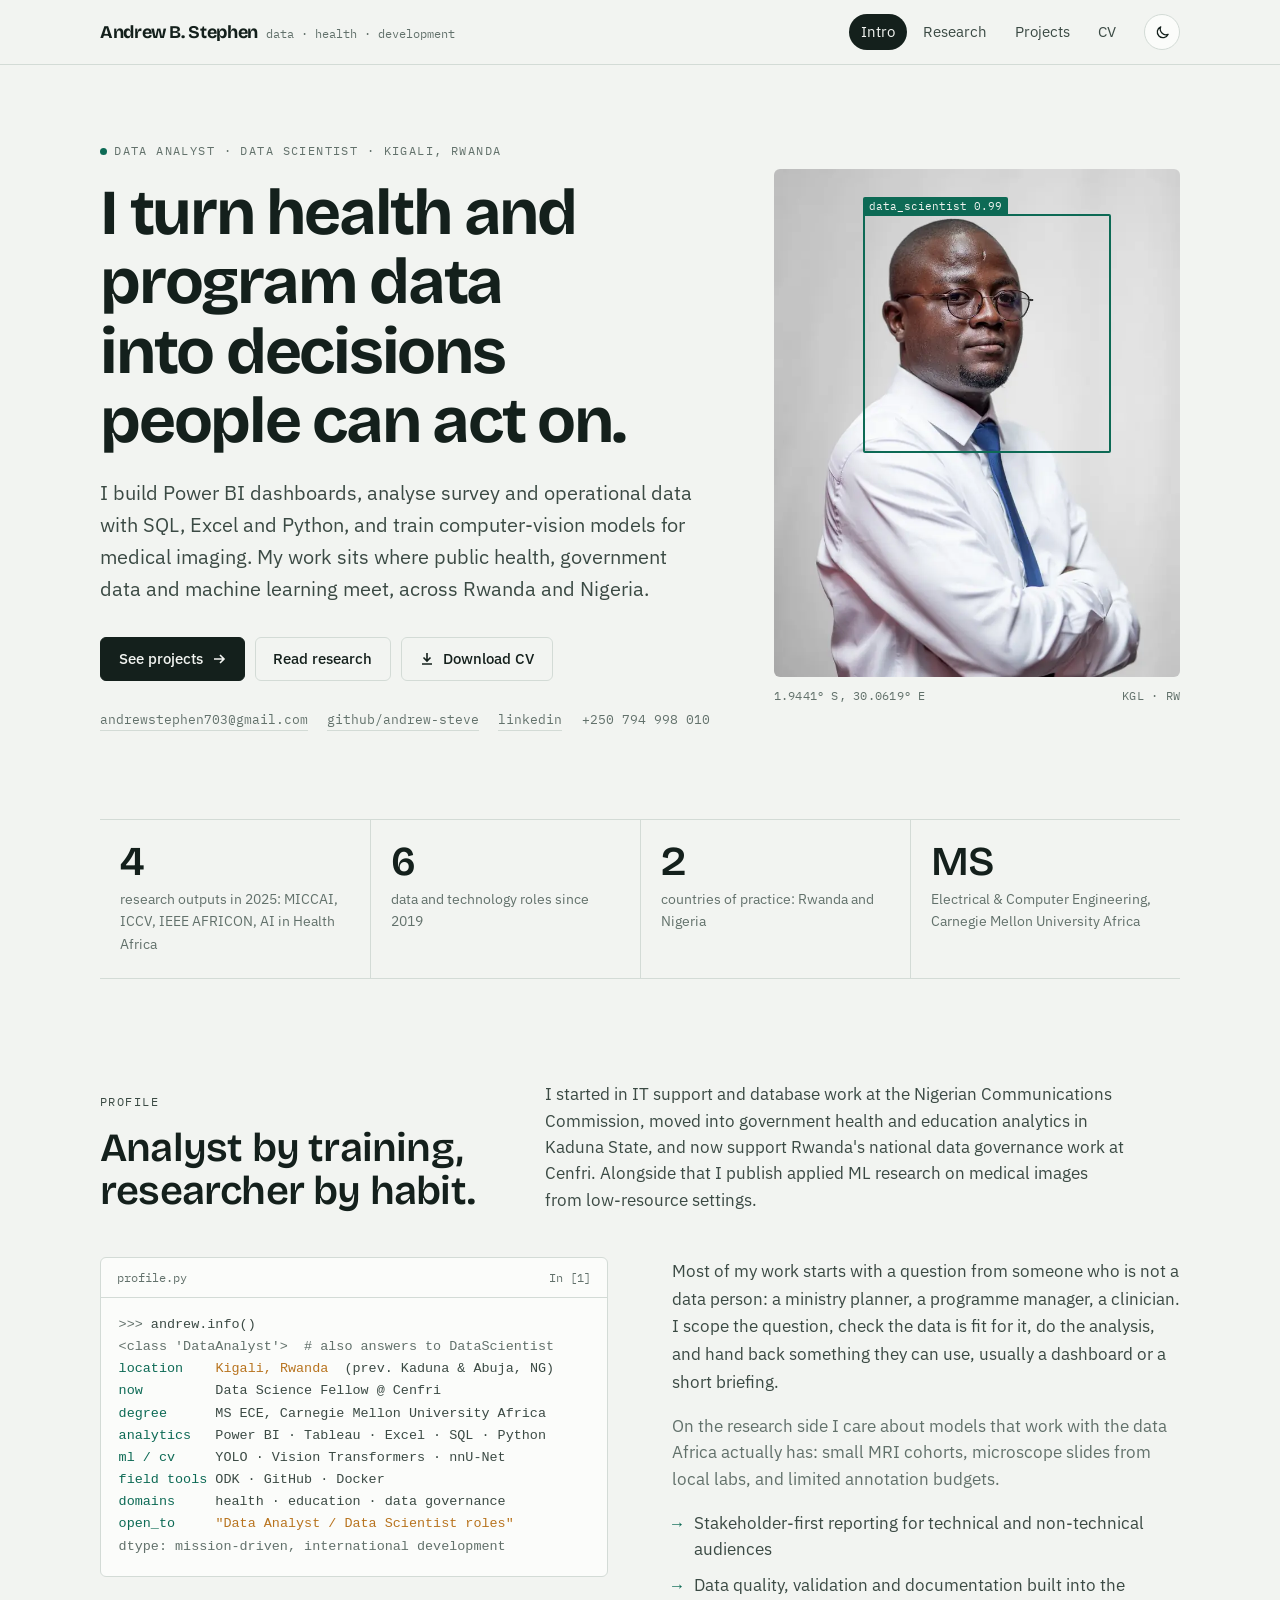
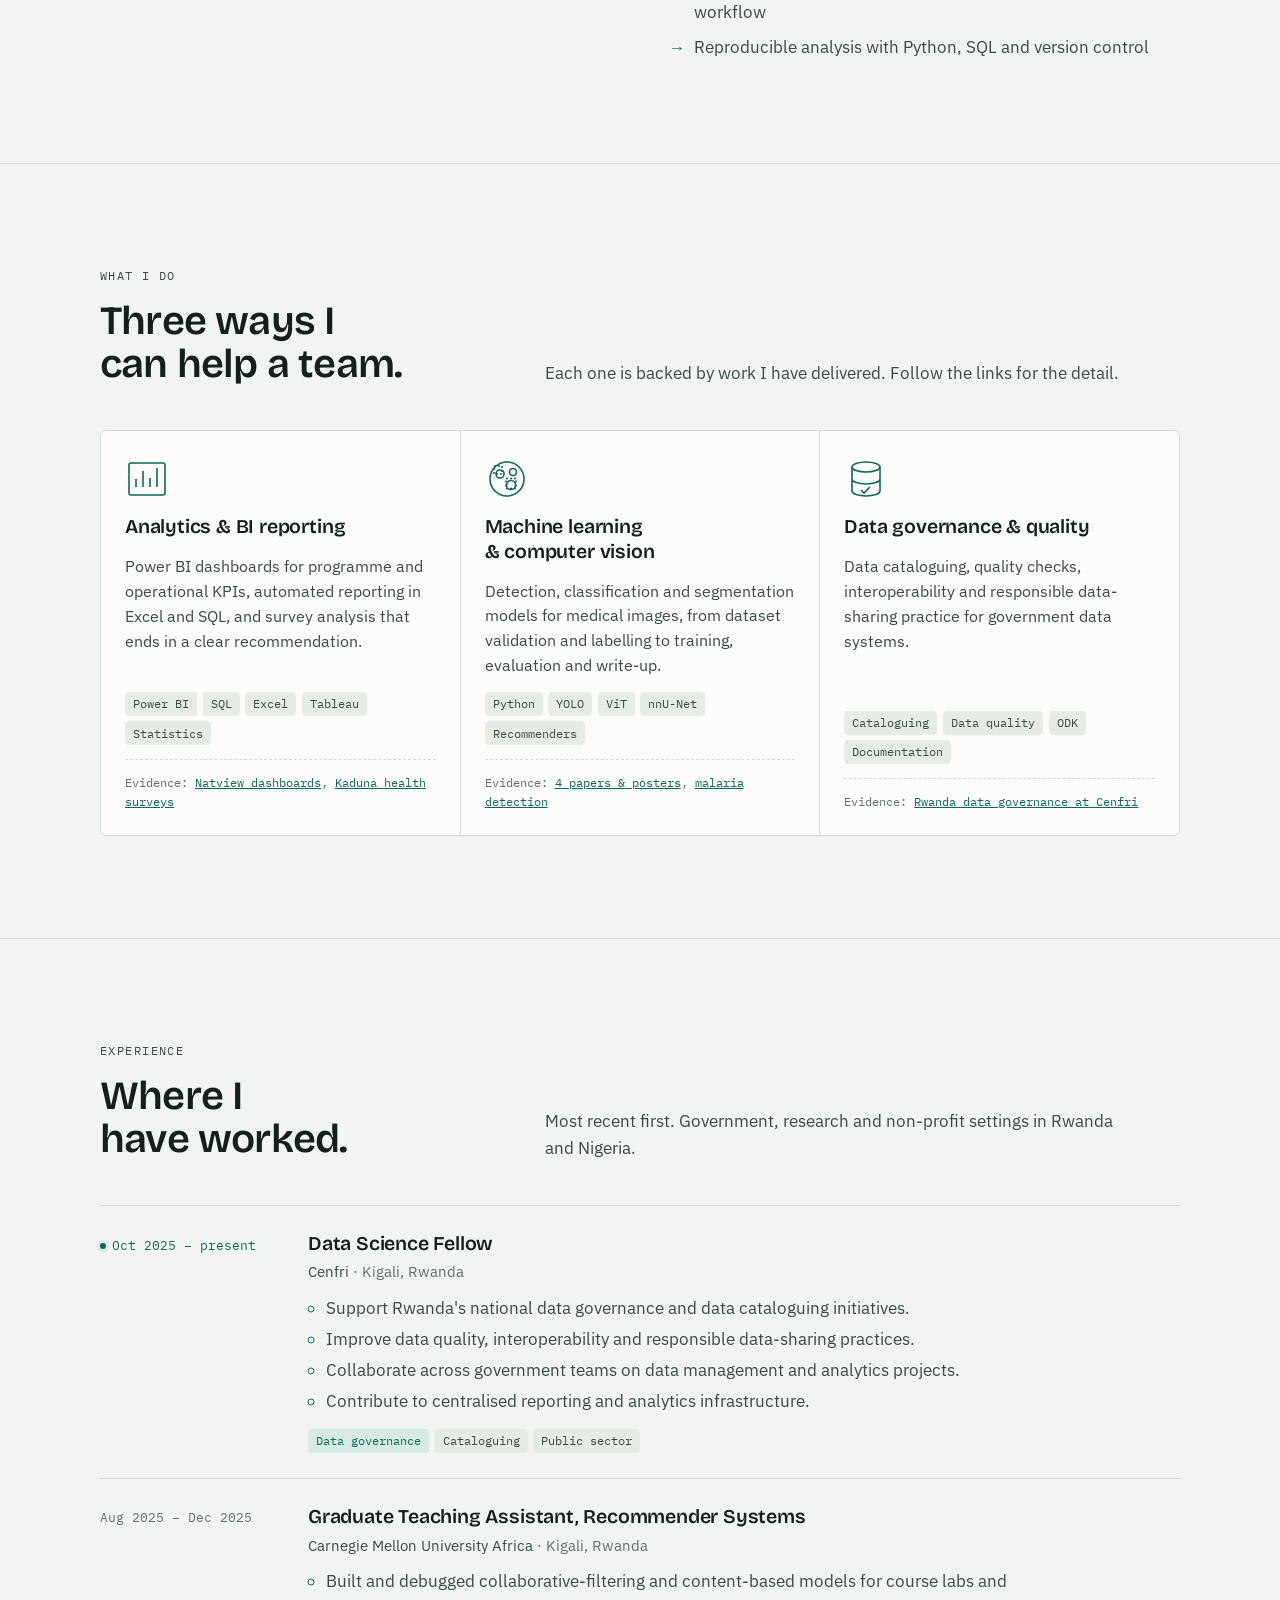
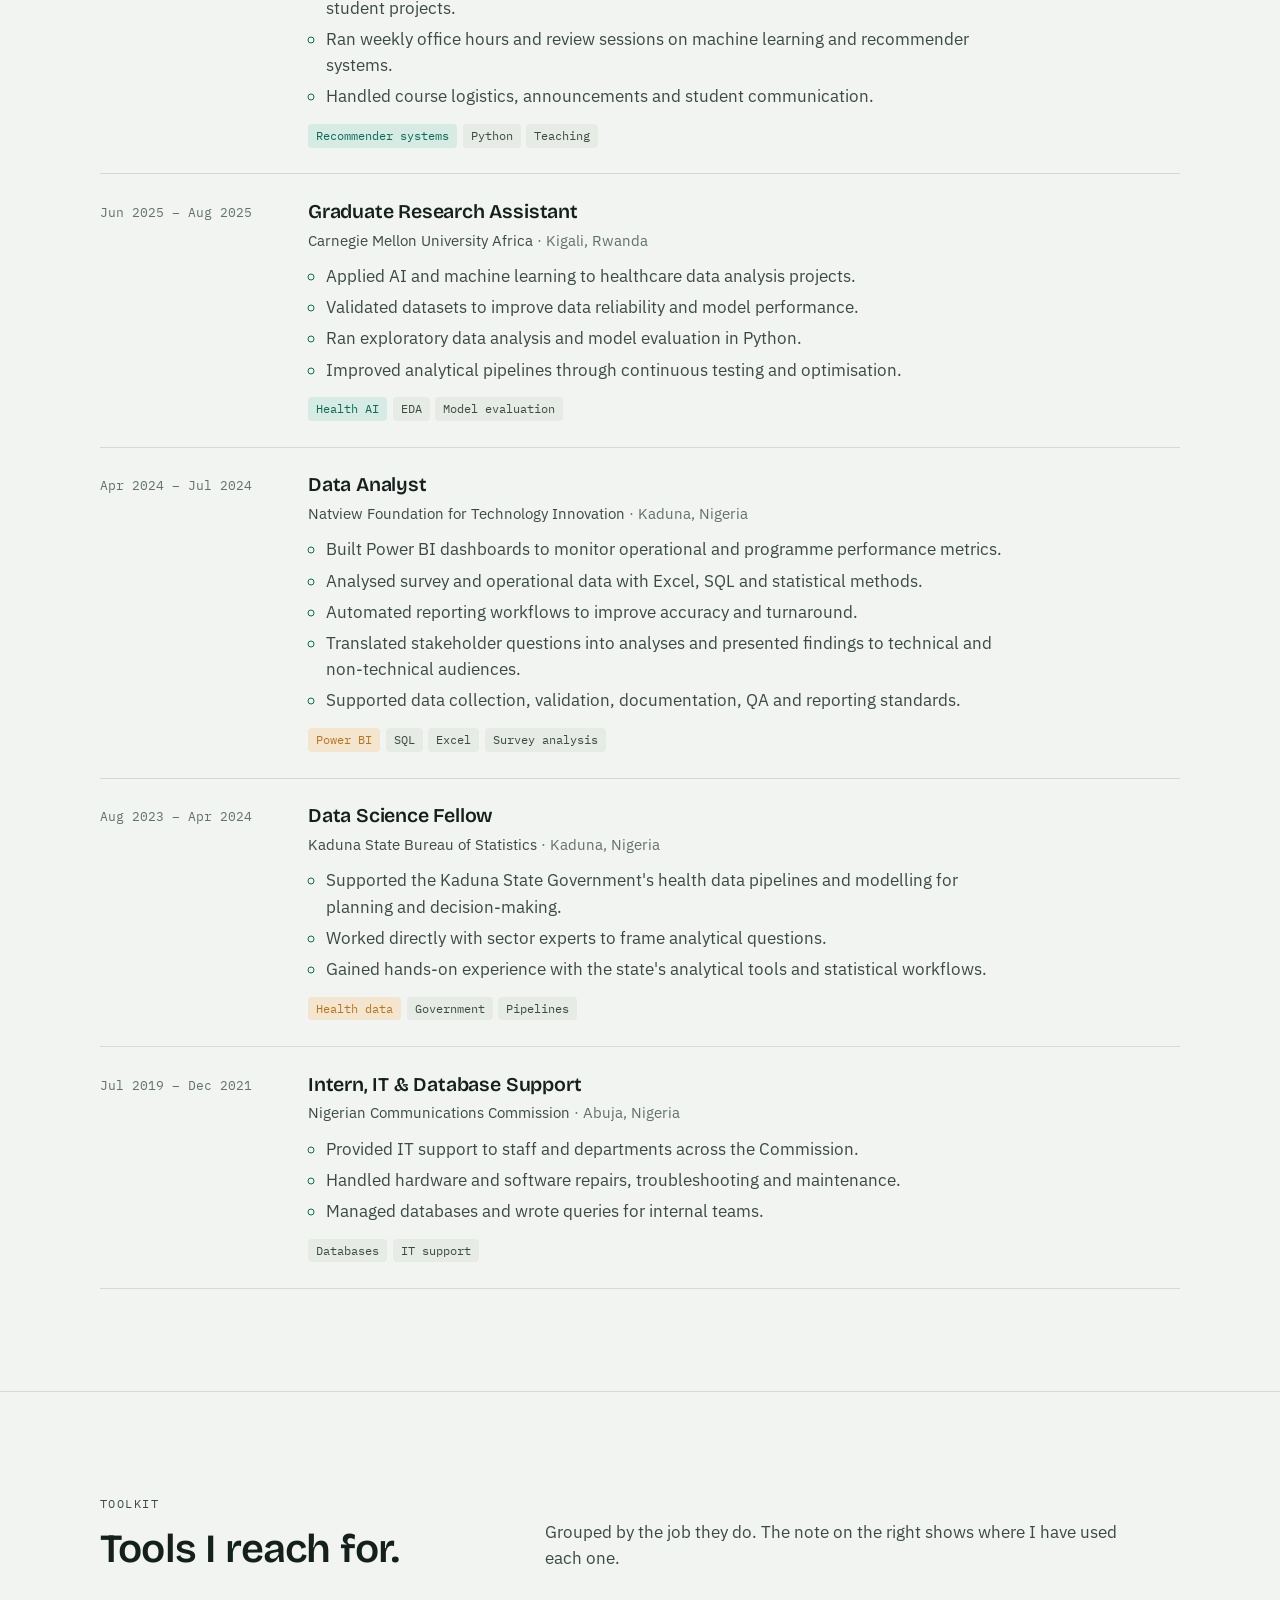
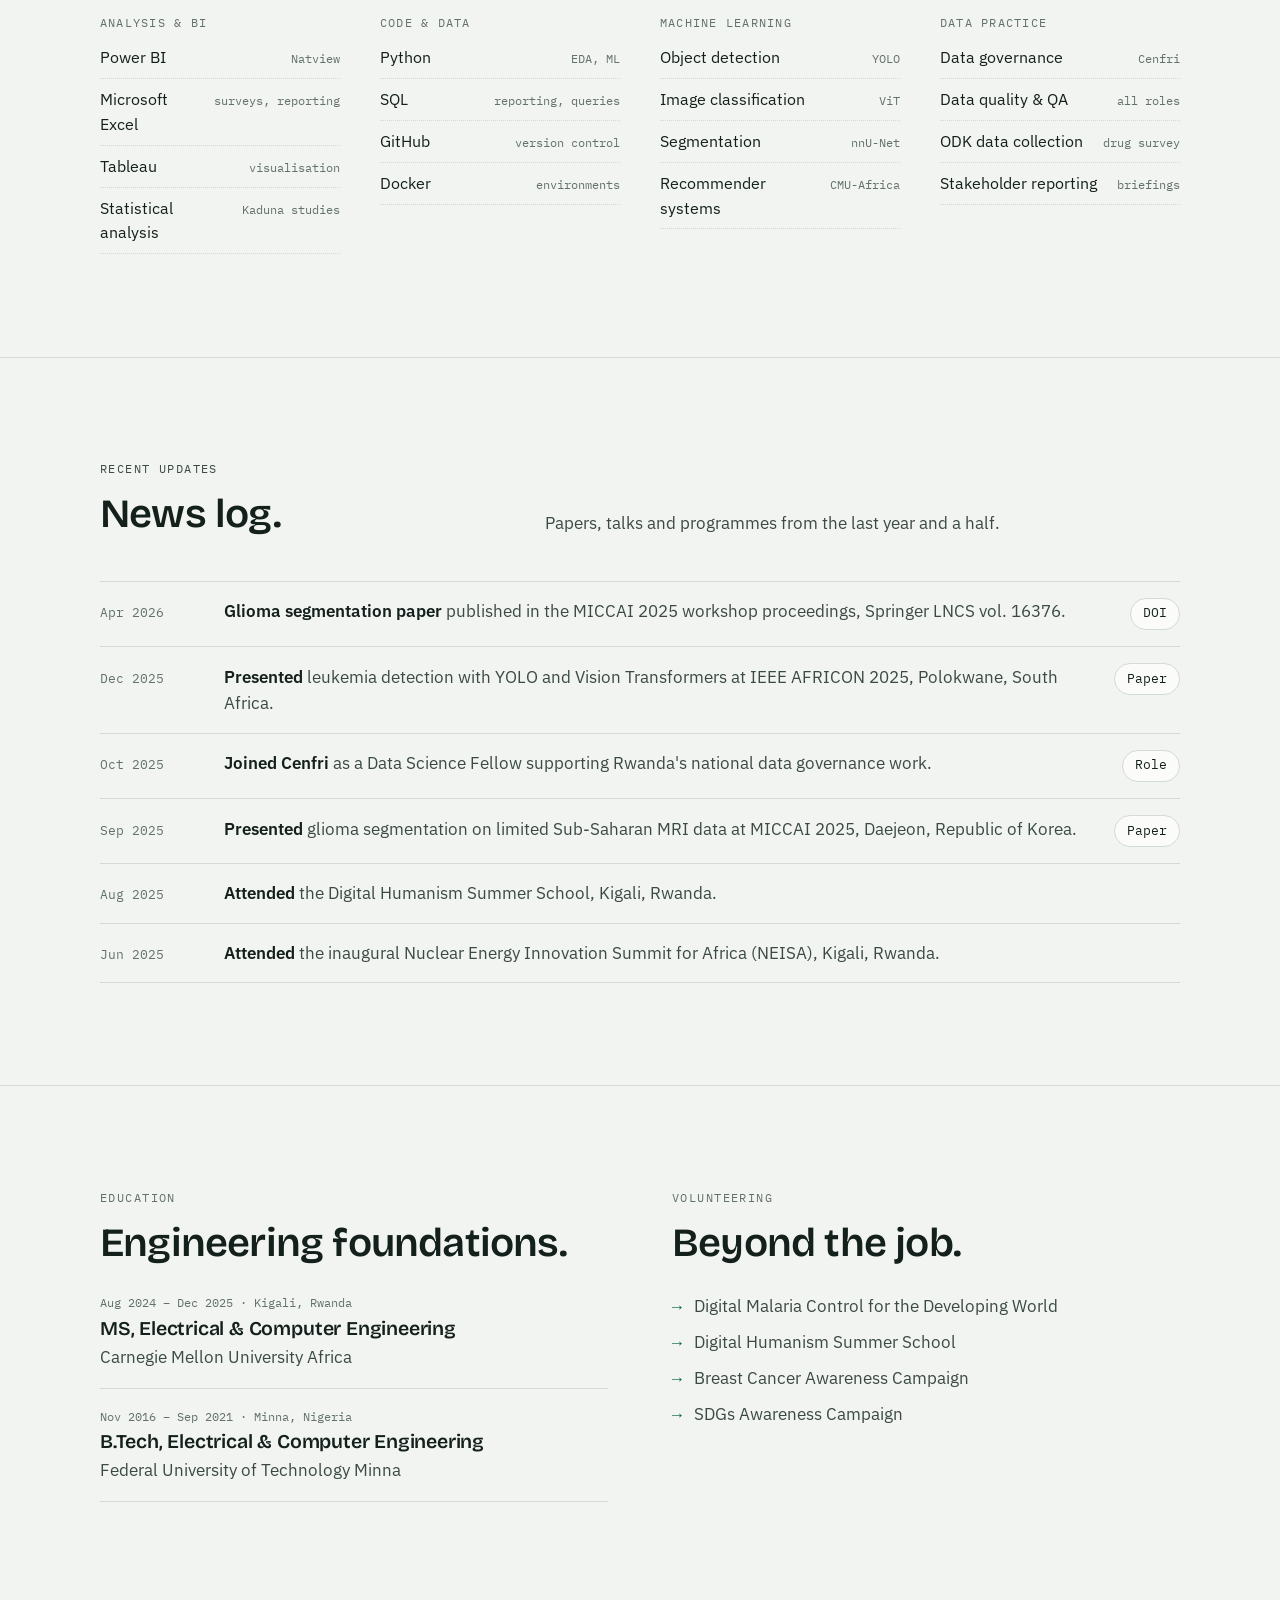
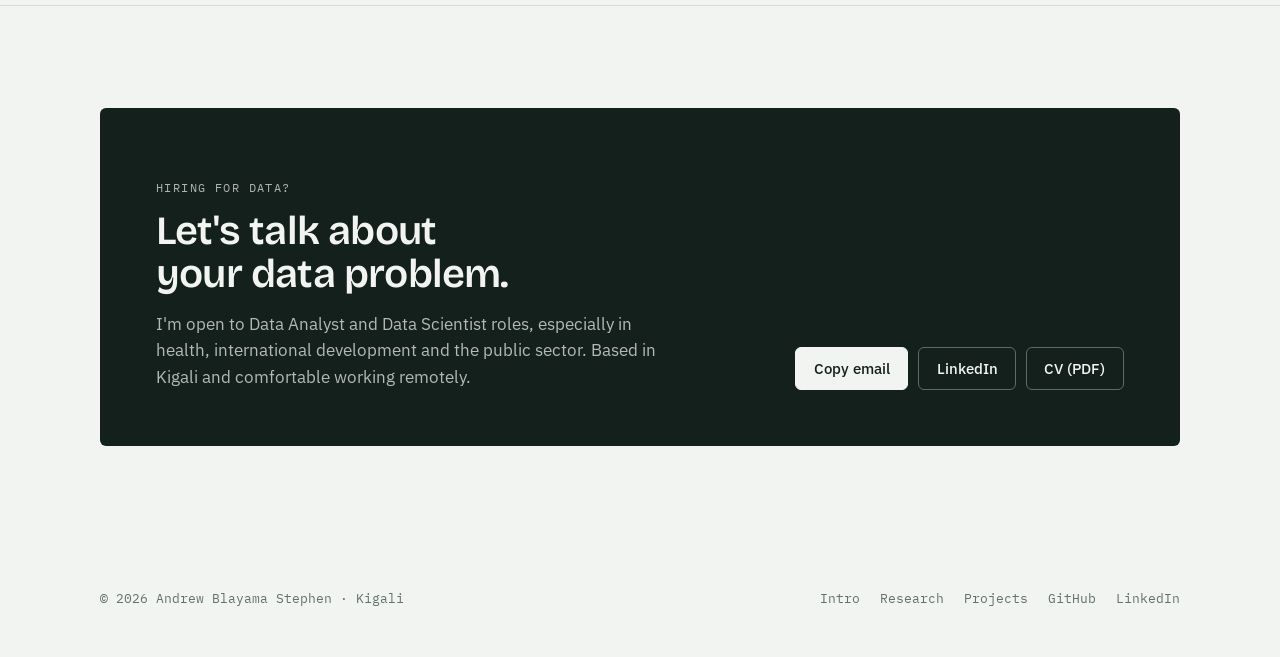
==== commit e7e2a753: "Speed up site: self-hosted fonts, smaller photo, deferred JS" ====
--- a/index.html
+++ b/index.html
@@ -11,9 +11,8 @@
 <meta property="og:type" content="website">
 <script>try{var t=localStorage.getItem("abs-theme");if(t)document.documentElement.setAttribute("data-theme",t)}catch(e){}</script>
 <link rel="icon" href="assets/favicon.svg" type="image/svg+xml">
-<link rel="preconnect" href="https://fonts.googleapis.com">
-<link rel="preconnect" href="https://fonts.gstatic.com" crossorigin>
-<link rel="stylesheet" href="https://fonts.googleapis.com/css2?family=Bricolage+Grotesque:opsz,wght@12..96,500;12..96,600;12..96,700&family=IBM+Plex+Mono:wght@400;500&family=IBM+Plex+Sans:ital,wght@0,400;0,500;0,600;1,400&display=swap">
+<link rel="preload" href="assets/fonts/plex-sans-400.woff2" as="font" type="font/woff2" crossorigin>
+<link rel="preload" href="assets/fonts/bricolage.woff2" as="font" type="font/woff2" crossorigin>
 <link rel="stylesheet" href="assets/css/style.css">
 </head>
 <body>
@@ -56,7 +55,7 @@
 
       <div class="portrait rise d2">
         <figure>
-          <img src="assets/andrew.jpg" alt="Portrait of Andrew Blayama Stephen" width="880" height="1100">
+          <picture><source srcset="assets/andrew.webp" type="image/webp"><img src="assets/andrew.jpg" alt="Portrait of Andrew Blayama Stephen" width="720" height="900" fetchpriority="high" decoding="async"></picture>
           <span class="bbox" data-label="data_scientist 0.99" aria-hidden="true"></span>
         </figure>
         <div class="coords" aria-hidden="true"><span>1.9441° S, 30.0619° E</span><span>KGL · RW</span></div>
@@ -380,6 +379,6 @@
   </div>
 </footer>
 
-<script src="assets/js/main.js"></script>
+<script src="assets/js/main.js" defer></script>
 </body>
 </html>
--- a/assets/css/style.css
+++ b/assets/css/style.css
@@ -3,6 +3,12 @@
    Palette: slide-glass paper, field ink, jade (stain), ochre (signal)
    Type: Bricolage Grotesque (display) · IBM Plex Sans (body) · IBM Plex Mono (data)
    ========================================================== */
+
+@font-face { font-family: "Bricolage Grotesque"; src: url("../fonts/bricolage.woff2") format("woff2"); font-weight: 200 800; font-style: normal; font-display: swap; }
+@font-face { font-family: "IBM Plex Sans"; src: url("../fonts/plex-sans-400.woff2") format("woff2"); font-weight: 400; font-style: normal; font-display: swap; }
+@font-face { font-family: "IBM Plex Sans"; src: url("../fonts/plex-sans-500.woff2") format("woff2"); font-weight: 500; font-style: normal; font-display: swap; }
+@font-face { font-family: "IBM Plex Sans"; src: url("../fonts/plex-sans-600.woff2") format("woff2"); font-weight: 600 700; font-style: normal; font-display: swap; }
+@font-face { font-family: "IBM Plex Mono"; src: url("../fonts/plex-mono-400.woff2") format("woff2"); font-weight: 400 500; font-style: normal; font-display: swap; }
 
 :root {
   --paper: #f2f4f1;
@@ -100,9 +106,7 @@
 /* ---------- header ---------- */
 .site-header {
   position: sticky; top: env(safe-area-inset-top, 0px); z-index: 20;
-  background: color-mix(in srgb, var(--paper) 88%, transparent);
-  backdrop-filter: saturate(1.4) blur(10px);
-  -webkit-backdrop-filter: saturate(1.4) blur(10px);
+  background: var(--paper);
   border-bottom: 1px solid var(--line);
 }
 .site-header .wrap { display: flex; align-items: center; gap: 1rem; min-height: 64px; flex-wrap: wrap; padding-block: 8px; }
@@ -300,7 +304,7 @@
 .pub h3 { font-size: clamp(1.15rem, 1.8vw, 1.38rem); max-width: 48ch; }
 .pub .authors { margin-top: 0.6rem; color: var(--ink-2); font-size: 0.95rem; }
 .pub .authors b { color: var(--ink); font-weight: 600; text-decoration: underline; text-decoration-color: var(--jade); text-underline-offset: 3px; text-decoration-thickness: 2px; }
-.pub .venue { margin-top: 0.35rem; font-size: 0.92rem; color: var(--muted); font-style: italic; }
+.pub .venue { margin-top: 0.35rem; font-size: 0.92rem; color: var(--muted); }
 .pub .gist { margin-top: 0.9rem; color: var(--ink-2); max-width: 70ch; }
 .pub .links { display: flex; flex-wrap: wrap; gap: 0.5rem; margin-top: 1.1rem; }
 .chip-link {
@@ -383,3 +387,4 @@
   .rise.d1 { animation-delay: .06s; } .rise.d2 { animation-delay: .12s; } .rise.d3 { animation-delay: .18s; } .rise.d4 { animation-delay: .24s; }
   @keyframes rise { from { transform: translateY(10px); opacity: .001; } to { transform: none; opacity: 1; } }
 }
+.portrait picture { display: contents; }
